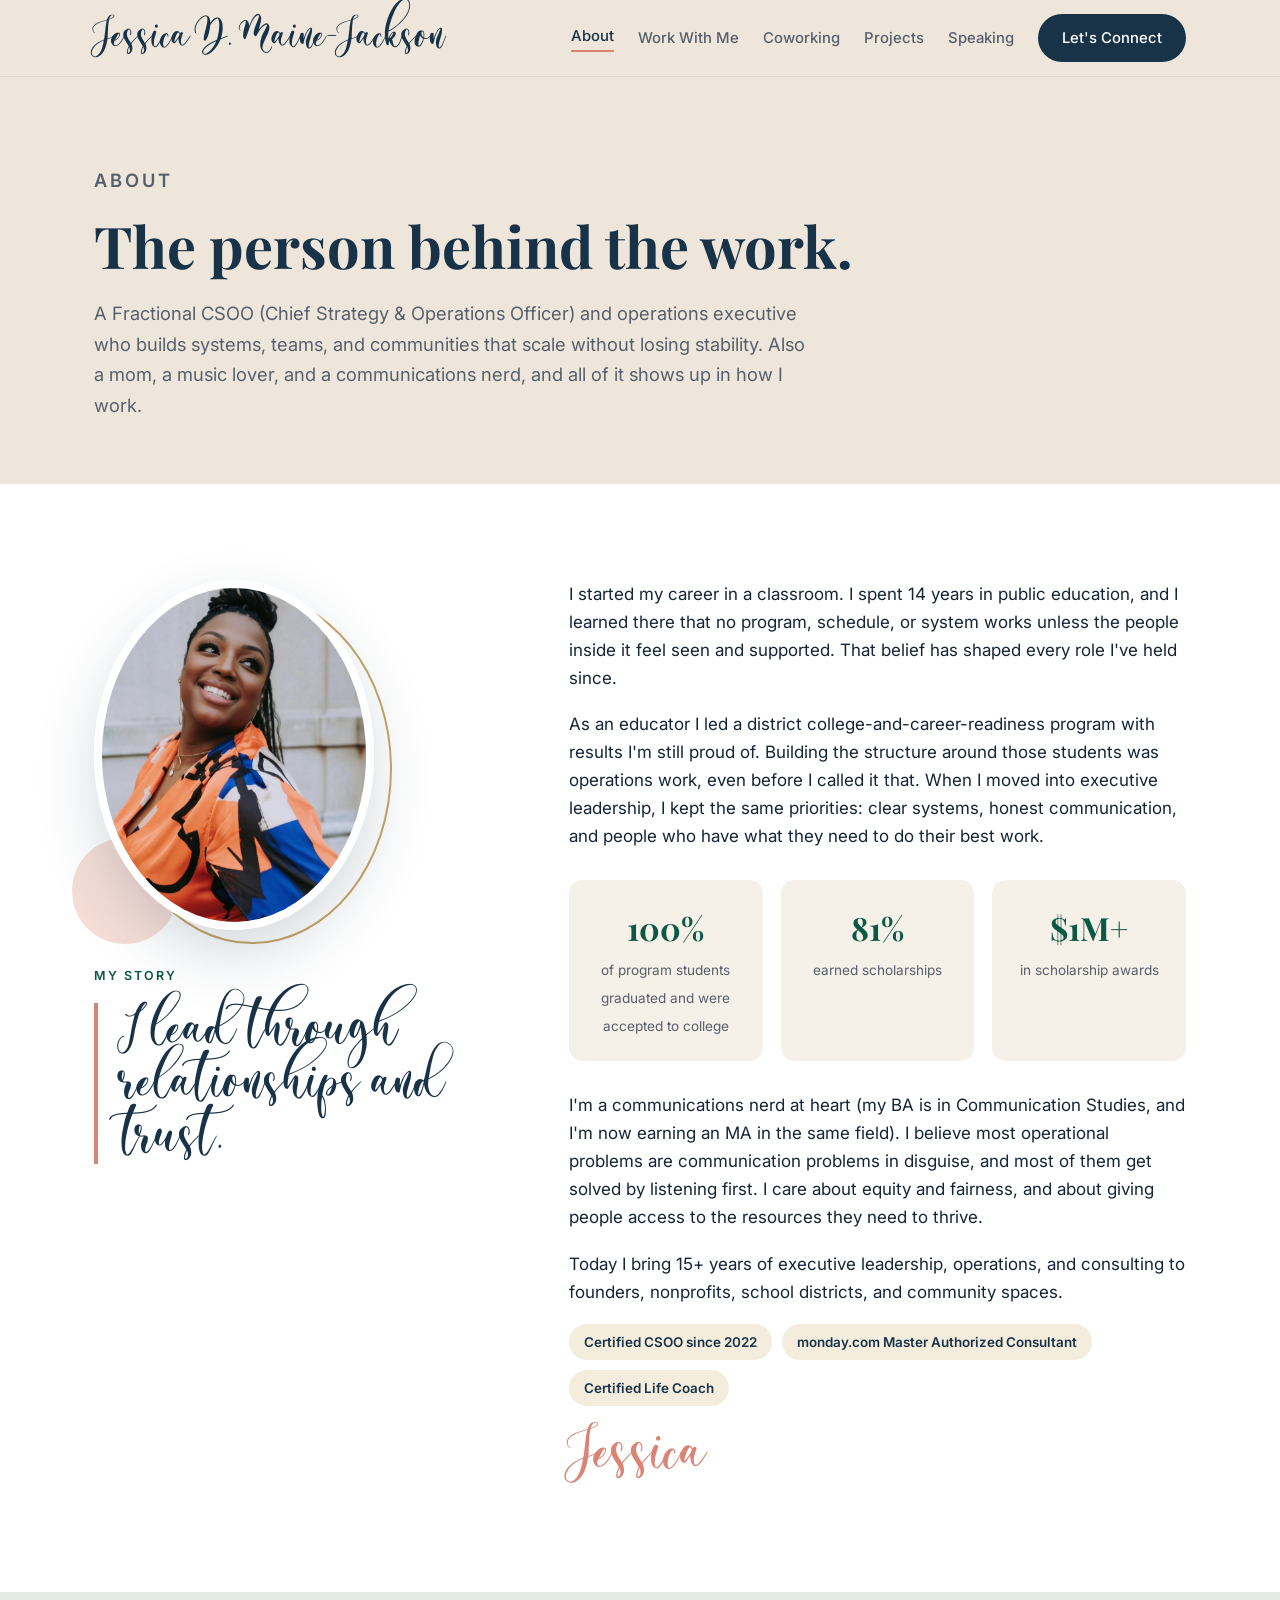
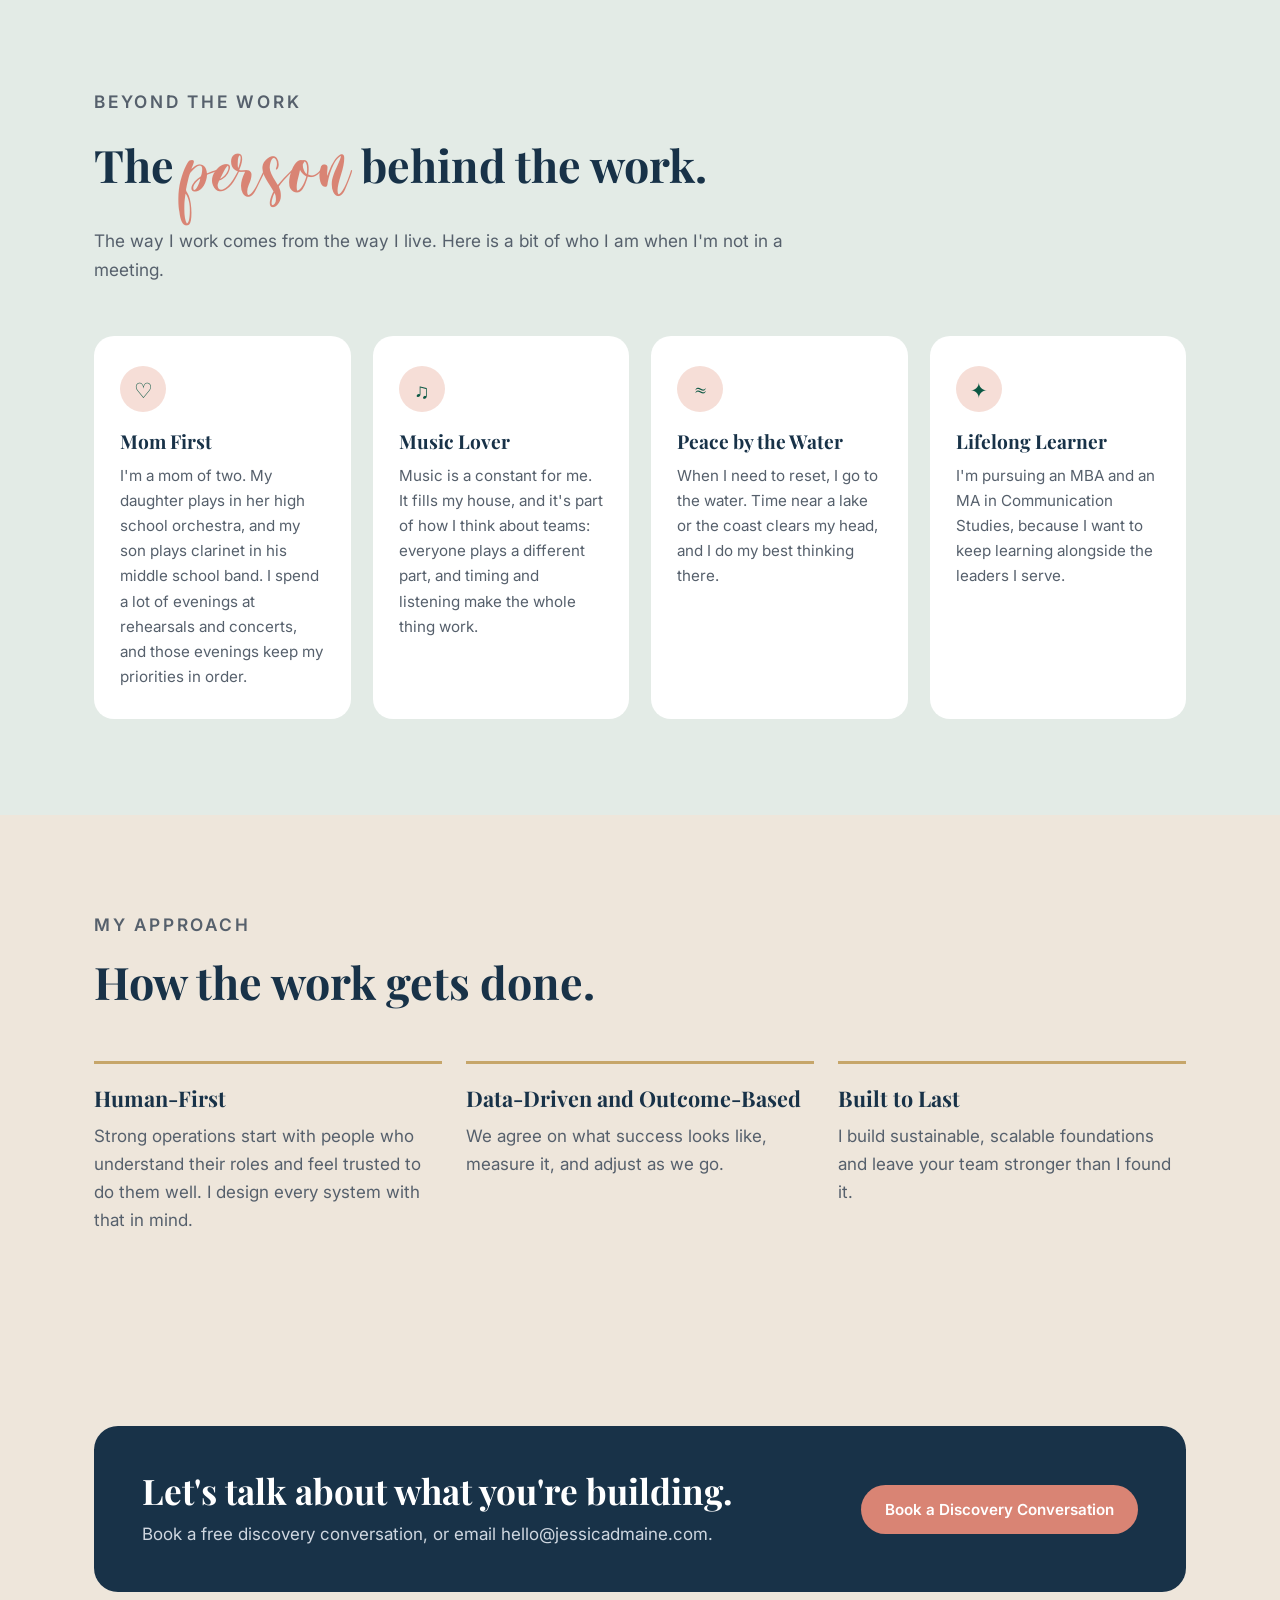
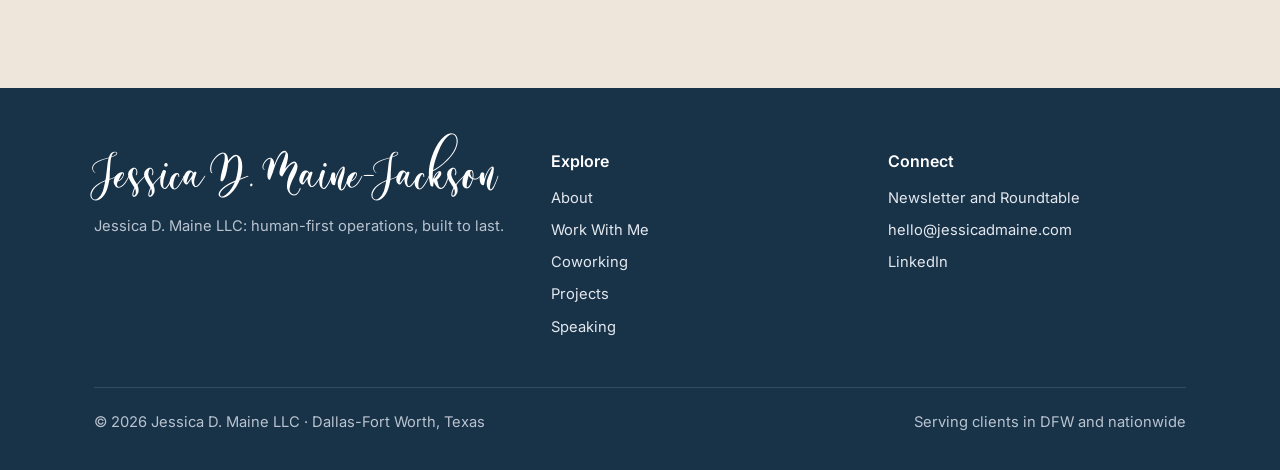
==== about.html @ db0cbd59 "Add headshot in oval frame on Home and About" ====
<!DOCTYPE html>
<html lang="en">
<head>
<meta charset="UTF-8">
<meta name="viewport" content="width=device-width, initial-scale=1.0">
<title>About Jessica D. Maine-Jackson | Educator Turned Operator</title>
<meta name="description" content="Jessica D. Maine-Jackson's story: educator turned operations executive, communications nerd, mom, and human-first leader.">
<link rel="preconnect" href="https://fonts.googleapis.com">
<link rel="preconnect" href="https://fonts.gstatic.com" crossorigin>
<link href="https://fonts.googleapis.com/css2?family=Playfair+Display:ital,wght@0,400;0,600;0,700;1,400&family=Inter:wght@400;500;600&display=swap" rel="stylesheet">
<link rel="stylesheet" href="styles.css">
</head>
<body>

<header>
  <div class="wrap">
    <nav>
      <a href="index.html" class="logo">Jessica D. Maine-Jackson</a>
      <button class="menu-toggle" aria-label="Open menu" onclick="document.querySelector('.links').classList.toggle('open')">&#9776;</button>
      <div class="links">
        <a href="about.html" class="active">About</a>
        <a href="work-with-me.html">Work With Me</a>
        <a href="coworking.html">Coworking</a>
        <a href="projects.html">Projects</a>
        <a href="speaking.html">Speaking</a>
        <a href="connect.html" class="btn">Let's Connect</a>
      </div>
    </nav>
  </div>
</header>

<main>

  <section class="page-hero">
    <div class="wrap">
      <p class="eyebrow">About</p>
      <h1>The person behind the work.</h1>
      <p>A Fractional CSOO (Chief Strategy &amp; Operations Officer) and operations executive who builds systems, teams, and communities that scale without losing stability. Also a mom, a music lover, and a communications nerd, and all of it shows up in how I work.</p>
    </div>
  </section>

  <section class="white">
    <div class="wrap about-grid">
      <div>
        <div class="portrait small"><img src="images/jessica-headshot.jpg" alt="Jessica D. Maine-Jackson" width="800" height="1000" loading="lazy"></div>
        <p class="eyebrow">My Story</p>
        <p class="quote">I lead through relationships and trust.</p>
      </div>
      <div class="prose">
        <p>I started my career in a classroom. I spent 14 years in public education, and I learned there that no program, schedule, or system works unless the people inside it feel seen and supported. That belief has shaped every role I've held since.</p>
        <p>As an educator I led a district college-and-career-readiness program with results I'm still proud of. Building the structure around those students was operations work, even before I called it that. When I moved into executive leadership, I kept the same priorities: clear systems, honest communication, and people who have what they need to do their best work.</p>
        <div class="stats">
          <div class="stat"><strong>100%</strong><small>of program students graduated and were accepted to college</small></div>
          <div class="stat"><strong>81%</strong><small>earned scholarships</small></div>
          <div class="stat"><strong>$1M+</strong><small>in scholarship awards</small></div>
        </div>
        <p>I'm a communications nerd at heart (my BA is in Communication Studies, and I'm now earning an MA in the same field). I believe most operational problems are communication problems in disguise, and most of them get solved by listening first. I care about equity and fairness, and about giving people access to the resources they need to thrive.</p>
        <p>Today I bring 15+ years of executive leadership, operations, and consulting to founders, nonprofits, school districts, and community spaces.</p>
        <div class="creds">
          <span>Certified CSOO since 2022</span>
          <span>monday.com Master Authorized Consultant</span>
          <span>Certified Life Coach</span>
        </div>
        <p class="signature">Jessica</p>
      </div>
    </div>
  </section>

  <section class="sage">
    <div class="wrap">
      <div class="section-head">
        <p class="eyebrow">Beyond the Work</p>
        <h2>The <span class="script" style="font-size:1.5em">person</span> behind the work.</h2>
        <p>The way I work comes from the way I live. Here is a bit of who I am when I'm not in a meeting.</p>
      </div>
      <div class="grid-4">
        <div class="human-card"><div class="icon">&#9825;</div><h3>Mom First</h3><p>I'm a mom of two. My daughter plays in her high school orchestra, and my son plays clarinet in his middle school band. I spend a lot of evenings at rehearsals and concerts, and those evenings keep my priorities in order.</p></div>
        <div class="human-card"><div class="icon">&#9835;</div><h3>Music Lover</h3><p>Music is a constant for me. It fills my house, and it's part of how I think about teams: everyone plays a different part, and timing and listening make the whole thing work.</p></div>
        <div class="human-card"><div class="icon">&#8776;</div><h3>Peace by the Water</h3><p>When I need to reset, I go to the water. Time near a lake or the coast clears my head, and I do my best thinking there.</p></div>
        <div class="human-card"><div class="icon">&#10022;</div><h3>Lifelong Learner</h3><p>I'm pursuing an MBA and an MA in Communication Studies, because I want to keep learning alongside the leaders I serve.</p></div>
      </div>
    </div>
  </section>

  <section>
    <div class="wrap">
      <div class="section-head">
        <p class="eyebrow">My Approach</p>
        <h2>How the work gets done.</h2>
      </div>
      <div class="grid-3 approach">
        <div class="step"><h3>Human-First</h3><p>Strong operations start with people who understand their roles and feel trusted to do them well. I design every system with that in mind.</p></div>
        <div class="step"><h3>Data-Driven and Outcome-Based</h3><p>We agree on what success looks like, measure it, and adjust as we go.</p></div>
        <div class="step"><h3>Built to Last</h3><p>I build sustainable, scalable foundations and leave your team stronger than I found it.</p></div>
      </div>
    </div>
  </section>

  <section>
    <div class="wrap">
      <div class="cta-band">
        <div>
          <h2>Let's talk about what you're building.</h2>
          <p>Book a free discovery conversation, or email hello@jessicadmaine.com.</p>
        </div>
        <a href="connect.html#contact" class="btn coral">Book a Discovery Conversation</a>
      </div>
    </div>
  </section>
</main>

<footer>
  <div class="wrap">
    <div class="foot-grid">
      <div>
        <a href="index.html" class="logo">Jessica D. Maine-Jackson</a>
        <p style="margin-top:12px">Jessica D. Maine LLC: human-first operations, built to last.</p>
      </div>
      <div>
        <h4>Explore</h4>
        <ul><li><a href="about.html">About</a></li><li><a href="work-with-me.html">Work With Me</a></li><li><a href="coworking.html">Coworking</a></li><li><a href="projects.html">Projects</a></li><li><a href="speaking.html">Speaking</a></li></ul>
      </div>
      <div>
        <h4>Connect</h4>
        <ul><li><a href="connect.html">Newsletter and Roundtable</a></li><li><a href="mailto:hello@jessicadmaine.com">hello@jessicadmaine.com</a></li><li><a href="https://www.linkedin.com/in/jessicadmaine" target="_blank" rel="noopener">LinkedIn</a></li></ul>
      </div>
    </div>
    <div class="foot-bottom"><span>&copy; 2026 Jessica D. Maine LLC &middot; Dallas-Fort Worth, Texas</span><span>Serving clients in DFW and nationwide</span></div>
  </div>
</footer>

</body>
</html>
---- styles.css ----
/* Jessica D. Maine brand styles
   Palette: Soft Linen, Navy, Muted Coral, Forest Green, Classic Gold, Emerald #0B5844
   Fonts: Almond Whisp (script accents), Playfair Display (headings), Inter (body) */
@font-face{font-family:'Almond Whisp';src:url('fonts/AlmondWhisp.woff2') format('woff2'),url('fonts/AlmondWhisp.woff') format('woff');font-weight:400;font-style:normal;font-display:swap}
:root{
  --linen:#EEE6DB; --navy:#183248; --coral:#D98474; --forest:#28473C; --gold:#C6A66A; --emerald:#0B5844;
  --ink:#132536; --gold-soft:#F4ECDD; --coral-soft:#F6DED7; --cream:#F5F0E8; --stone:#E2D8C9;
  --muted:#56606c; --white:#fff; --sage:#E3EBE6;
}
*{box-sizing:border-box;margin:0;padding:0}
html{scroll-behavior:smooth}
body{font-family:Inter,system-ui,sans-serif;color:var(--ink);background:var(--linen);line-height:1.65;font-size:17px}
h1,h2,h3,h4{font-family:'Playfair Display',Georgia,serif;color:var(--navy);line-height:1.2}
a{color:inherit}
img{max-width:100%;display:block}
.wrap{max-width:1140px;margin:0 auto;padding:0 24px}
.script{font-family:'Almond Whisp',cursive;font-weight:400;color:var(--coral)}
.signature{font-family:'Almond Whisp',cursive;font-size:3rem;color:var(--coral);line-height:1;margin-top:24px}
.eyebrow{text-transform:uppercase;letter-spacing:.16em;font-size:.78rem;font-weight:600;color:var(--emerald);margin-bottom:16px}
.dark .eyebrow{color:var(--gold)}

/* Header */
header{position:sticky;top:0;z-index:30;background:rgba(238,230,219,.95);backdrop-filter:blur(6px);border-bottom:1px solid var(--stone)}
nav{display:flex;align-items:center;justify-content:space-between;height:76px}
.logo{font-family:'Almond Whisp',cursive;font-size:2.1rem;color:var(--navy);text-decoration:none;line-height:1.3;white-space:nowrap}
.logo span{color:var(--coral)}
.links{display:flex;gap:24px;align-items:center}
.links a{text-decoration:none;font-size:.93rem;font-weight:500;color:var(--muted)}
.links a:hover,.links a.active{color:var(--navy)}
.links a.active{border-bottom:2px solid var(--coral);padding-bottom:2px}
.menu-toggle{display:none;background:none;border:none;font-size:1.6rem;color:var(--navy);cursor:pointer}

/* Buttons */
.btn{display:inline-block;background:var(--navy);color:var(--white)!important;padding:12px 24px;border-radius:999px;text-decoration:none;font-weight:600;font-size:.95rem;border:none;cursor:pointer;transition:background .2s;font-family:Inter,sans-serif}
.btn:hover{background:var(--coral)}
.btn.ghost{background:transparent;color:var(--navy)!important;border:1.5px solid var(--navy)}
.btn.ghost:hover{background:var(--navy);color:var(--white)!important}
.btn.gold{background:var(--gold);color:var(--navy)!important}
.btn.gold:hover{background:var(--white)}
.btn.coral{background:var(--coral)}
.btn.coral:hover{background:var(--navy)}
.actions{display:flex;gap:14px;flex-wrap:wrap}

/* Sections */
section{padding:96px 0}
.section-head{max-width:760px;margin-bottom:52px}
.section-head.center{margin-left:auto;margin-right:auto;text-align:center}
.section-head h2{font-size:clamp(2rem,4vw,2.8rem);margin-bottom:14px}
.section-head p{color:var(--muted);font-size:1.08rem}
.white{background:var(--white)}
.cream{background:var(--cream)}
.sage{background:var(--sage)}
.coral-bg{background:var(--coral-soft)}
.dark{background:var(--forest);color:#eef2ef}
.dark.navy{background:var(--navy)}
.dark h2,.dark h3{color:var(--white)}
.dark p{color:#d4ded8}

/* Hero */
.hero{padding:100px 0 92px;position:relative;overflow:hidden}
.hero:after{content:"";position:absolute;right:-160px;top:-120px;width:540px;height:540px;border-radius:50%;background:var(--coral-soft);z-index:-1}
.hero-grid{display:grid;grid-template-columns:1.45fr 1fr;gap:56px;align-items:center}
.hero h1{font-size:clamp(2.6rem,6vw,4.4rem);margin-bottom:24px}
.hero p.lead{font-size:1.18rem;color:var(--muted);max-width:640px;margin-bottom:34px}
.page-hero{padding:88px 0 64px}
.page-hero h1{font-size:clamp(2.4rem,5vw,3.6rem);margin-bottom:18px;max-width:820px}
.page-hero p{font-size:1.15rem;color:var(--muted);max-width:720px}
.portrait{position:relative;aspect-ratio:4/5;width:100%;max-width:440px;margin:0 auto}
.portrait:before{content:"";position:absolute;inset:0;border-radius:50%;border:2px solid var(--gold);transform:translate(18px,14px);z-index:0}
.portrait:after{content:"";position:absolute;width:38%;aspect-ratio:1;border-radius:50%;background:var(--coral-soft);left:-8%;bottom:-4%;z-index:0}
.portrait img{position:relative;z-index:1;width:100%;height:100%;object-fit:cover;object-position:50% 20%;border-radius:50%;border:8px solid var(--white);box-shadow:0 24px 60px rgba(24,50,72,.18)}
.portrait.small{max-width:280px;margin:0 0 36px}
.tags{display:flex;flex-wrap:wrap;gap:10px;margin-top:40px}
.tags span{background:var(--white);border:1px solid var(--stone);border-radius:999px;padding:7px 15px;font-size:.84rem;font-weight:500;color:var(--navy)}

/* Brand promise */
.promise{font-family:'Playfair Display',serif;font-size:clamp(1.5rem,3vw,2.1rem);line-height:1.45;color:var(--navy);max-width:900px;margin:0 auto;text-align:center}
.promise-sig{text-align:center}

/* Three paths */
.paths{display:grid;grid-template-columns:repeat(3,1fr);gap:24px}
.path{background:var(--white);border-radius:22px;padding:38px 32px;display:flex;flex-direction:column;border-top:5px solid var(--coral)}
.path:nth-child(2){border-top-color:var(--emerald)}
.path:nth-child(3){border-top-color:var(--gold)}
.path h3{font-size:1.5rem;margin-bottom:10px}
.path p{color:var(--muted);margin-bottom:24px;flex:1}

/* Cards */
.grid-2{display:grid;grid-template-columns:1fr 1fr;gap:24px}
.grid-3{display:grid;grid-template-columns:repeat(3,1fr);gap:24px}
.grid-4{display:grid;grid-template-columns:repeat(4,1fr);gap:22px}
.card{background:var(--white);border:1px solid var(--stone);border-radius:18px;padding:34px 30px;transition:transform .2s,box-shadow .2s}
.card:hover{transform:translateY(-4px);box-shadow:0 16px 40px rgba(24,50,72,.08)}
.card .num{font-family:'Playfair Display',serif;color:var(--coral);font-size:1.1rem;font-weight:600;margin-bottom:12px}
.card h3{font-size:1.3rem;margin-bottom:10px}
.card p{color:var(--muted);font-size:.98rem}
.dark .card-outline{border:1px solid rgba(255,255,255,.2);border-radius:18px;padding:30px}
.dark .card-outline .num{font-family:'Playfair Display',serif;color:var(--gold);font-weight:600;margin-bottom:10px}
.dark .card-outline h3{font-size:1.25rem;margin-bottom:10px}
.dark .card-outline p{font-size:.97rem}

/* Offers */
.offers{display:grid;grid-template-columns:repeat(2,1fr);gap:28px}
.offer{background:var(--white);border-radius:22px;padding:40px 36px;display:flex;flex-direction:column;border:1px solid var(--stone);position:relative}
.offer.featured{border:2px solid var(--coral)}
.offer .badge{position:absolute;top:-13px;left:32px;background:var(--coral);color:var(--white);font-size:.75rem;font-weight:600;letter-spacing:.08em;text-transform:uppercase;padding:5px 12px;border-radius:999px}
.offer h3{font-size:1.55rem;margin-bottom:6px}
.offer .for{font-style:italic;color:var(--emerald);font-size:.95rem;margin-bottom:16px}
.offer p{color:var(--muted);margin-bottom:18px}
.offer ul{list-style:none;margin-bottom:26px;flex:1}
.offer li{padding:7px 0 7px 26px;position:relative;font-size:.95rem;border-bottom:1px solid var(--cream)}
.offer li:before{content:"";position:absolute;left:0;top:15px;width:10px;height:10px;border-radius:50%;background:var(--gold)}
.offer .price{display:flex;justify-content:space-between;align-items:center;gap:16px;flex-wrap:wrap;padding-top:20px;border-top:1px solid var(--stone)}
.offer .price strong{font-family:'Playfair Display',serif;font-size:1.25rem;color:var(--navy)}
.offer .price small{display:block;font-size:.78rem;color:var(--muted);font-weight:500;text-transform:uppercase;letter-spacing:.08em}

/* FAQ */
.faq{max-width:820px;margin:0 auto}
.faq details{background:var(--white);border-radius:14px;padding:20px 26px;margin-bottom:14px;border:1px solid var(--stone)}
.faq summary{font-family:'Playfair Display',serif;font-size:1.15rem;color:var(--navy);cursor:pointer;font-weight:600}
.faq details p{margin-top:12px;color:var(--muted)}

/* About */
.about-grid{display:grid;grid-template-columns:1fr 1.5fr;gap:64px;align-items:start}
.quote{font-family:'Almond Whisp',cursive;font-size:2.8rem;line-height:1.2;color:var(--navy);border-left:4px solid var(--coral);padding-left:24px;position:sticky;top:120px}
.prose p{margin-bottom:18px}
.stats{display:grid;grid-template-columns:repeat(3,1fr);gap:18px;margin:30px 0}
.stat{background:var(--cream);border-radius:14px;padding:22px;text-align:center}
.stat strong{display:block;font-family:'Playfair Display',serif;font-size:2rem;color:var(--emerald)}
.stat small{color:var(--muted);font-size:.85rem}
.creds{display:flex;flex-wrap:wrap;gap:10px}
.creds span{background:var(--gold-soft);border-radius:999px;padding:7px 15px;font-size:.84rem;font-weight:600;color:var(--navy)}
.human-card{background:var(--white);border-radius:20px;padding:30px 26px}
.human-card .icon{width:46px;height:46px;border-radius:50%;background:var(--coral-soft);display:flex;align-items:center;justify-content:center;font-family:'Playfair Display',serif;font-size:1.3rem;color:var(--emerald);margin-bottom:18px}
.human-card h3{font-size:1.2rem;margin-bottom:10px}
.human-card p{color:var(--muted);font-size:.95rem}
.approach div.step{border-top:3px solid var(--gold);padding-top:22px}
.approach h3{font-size:1.35rem;margin-bottom:10px}
.approach p{color:var(--muted)}

/* Projects */
.project{display:grid;grid-template-columns:1fr 1.4fr;gap:48px;align-items:center;background:var(--white);border-radius:24px;padding:48px;margin-bottom:28px}
.project .visual{aspect-ratio:4/3;border-radius:18px;display:flex;align-items:center;justify-content:center;text-align:center;padding:24px}
.project .visual span{font-family:'Almond Whisp',cursive;font-size:3rem;line-height:1.1}
.project .status{display:inline-block;font-size:.75rem;font-weight:600;letter-spacing:.1em;text-transform:uppercase;padding:5px 12px;border-radius:999px;margin-bottom:14px}
.status.live{background:var(--sage);color:var(--emerald)}
.status.progress{background:var(--gold-soft);color:#8a6a2c}
.status.ongoing{background:var(--coral-soft);color:#a24f3f}
.project h3{font-size:1.8rem;margin-bottom:12px}
.project p{color:var(--muted);margin-bottom:22px}

/* Connect blocks */
.connect-block{background:var(--white);border-radius:22px;padding:38px 34px;display:flex;flex-direction:column}
.connect-block h3{font-size:1.5rem;margin-bottom:10px}
.connect-block p{color:var(--muted);margin-bottom:20px}
.connect-block form{margin-top:auto;padding:0;box-shadow:none;background:none}
.inline-form{display:flex;gap:10px;flex-wrap:wrap}
.inline-form input{flex:1;min-width:180px;margin-bottom:0}
.topics{display:grid;grid-template-columns:1fr 1fr;gap:20px}
.topic{background:var(--white);border-radius:18px;padding:28px;border-left:4px solid var(--coral)}
.topic h3{font-size:1.2rem;margin-bottom:8px}
.topic p{color:var(--muted);font-size:.96rem}

/* Forms */
form.panel{background:var(--white);border-radius:20px;padding:34px;box-shadow:0 18px 50px rgba(24,50,72,.08)}
label{display:block;font-size:.85rem;font-weight:600;color:var(--navy);margin-bottom:6px}
input,select,textarea{width:100%;font:inherit;font-size:.97rem;padding:12px 14px;border:1px solid var(--stone);border-radius:10px;margin-bottom:18px;background:var(--cream)}
input:focus,select:focus,textarea:focus{outline:2px solid var(--coral);border-color:transparent}
textarea{min-height:120px;resize:vertical}
.hidden{display:none}
.contact-grid{display:grid;grid-template-columns:1fr 1fr;gap:56px}

/* CTA band */
.cta-band{display:flex;justify-content:space-between;align-items:center;gap:24px;flex-wrap:wrap;background:var(--navy);border-radius:24px;padding:44px 48px}
.cta-band h2{color:var(--white);font-size:clamp(1.6rem,3vw,2.2rem);max-width:640px}
.cta-band p{color:#cfd7e0;margin-top:8px}

/* Newsletter strip */
.news-strip{display:grid;grid-template-columns:1.2fr 1fr;gap:40px;align-items:center}

/* Footer */
footer{background:var(--navy);color:#b9c3cf;padding:64px 0 36px;font-size:.92rem}
.foot-grid{display:grid;grid-template-columns:1.4fr 1fr 1fr;gap:40px;margin-bottom:40px}
footer .logo{color:var(--white);font-size:2.4rem}
footer h4{color:var(--white);font-size:1rem;margin-bottom:14px;font-family:Inter,sans-serif;font-weight:600}
footer ul{list-style:none}
footer li{margin-bottom:8px}
footer a{color:#e3e8ee;text-decoration:none}
footer a:hover{color:var(--gold)}
.foot-bottom{border-top:1px solid rgba(255,255,255,.12);padding-top:22px;display:flex;justify-content:space-between;flex-wrap:wrap;gap:12px}

@media (max-width:980px){
  .hero-grid,.about-grid,.contact-grid,.project,.news-strip{grid-template-columns:1fr;gap:36px}
  .portrait{max-width:340px}
  .quote{position:static}
  .grid-3,.grid-4,.paths{grid-template-columns:1fr 1fr}
  .offers,.topics{grid-template-columns:1fr}
  .foot-grid{grid-template-columns:1fr 1fr}
  .menu-toggle{display:block}
  .links{display:none;position:absolute;top:76px;left:0;right:0;background:var(--linen);flex-direction:column;padding:24px;border-bottom:1px solid var(--stone)}
  .links.open{display:flex}
  .project{padding:32px}
}
@media (max-width:640px){
  .grid-2,.grid-3,.grid-4,.paths,.stats,.foot-grid{grid-template-columns:1fr}
  section{padding:72px 0}
  .hero{padding:64px 0}
  .cta-band{padding:32px}
}
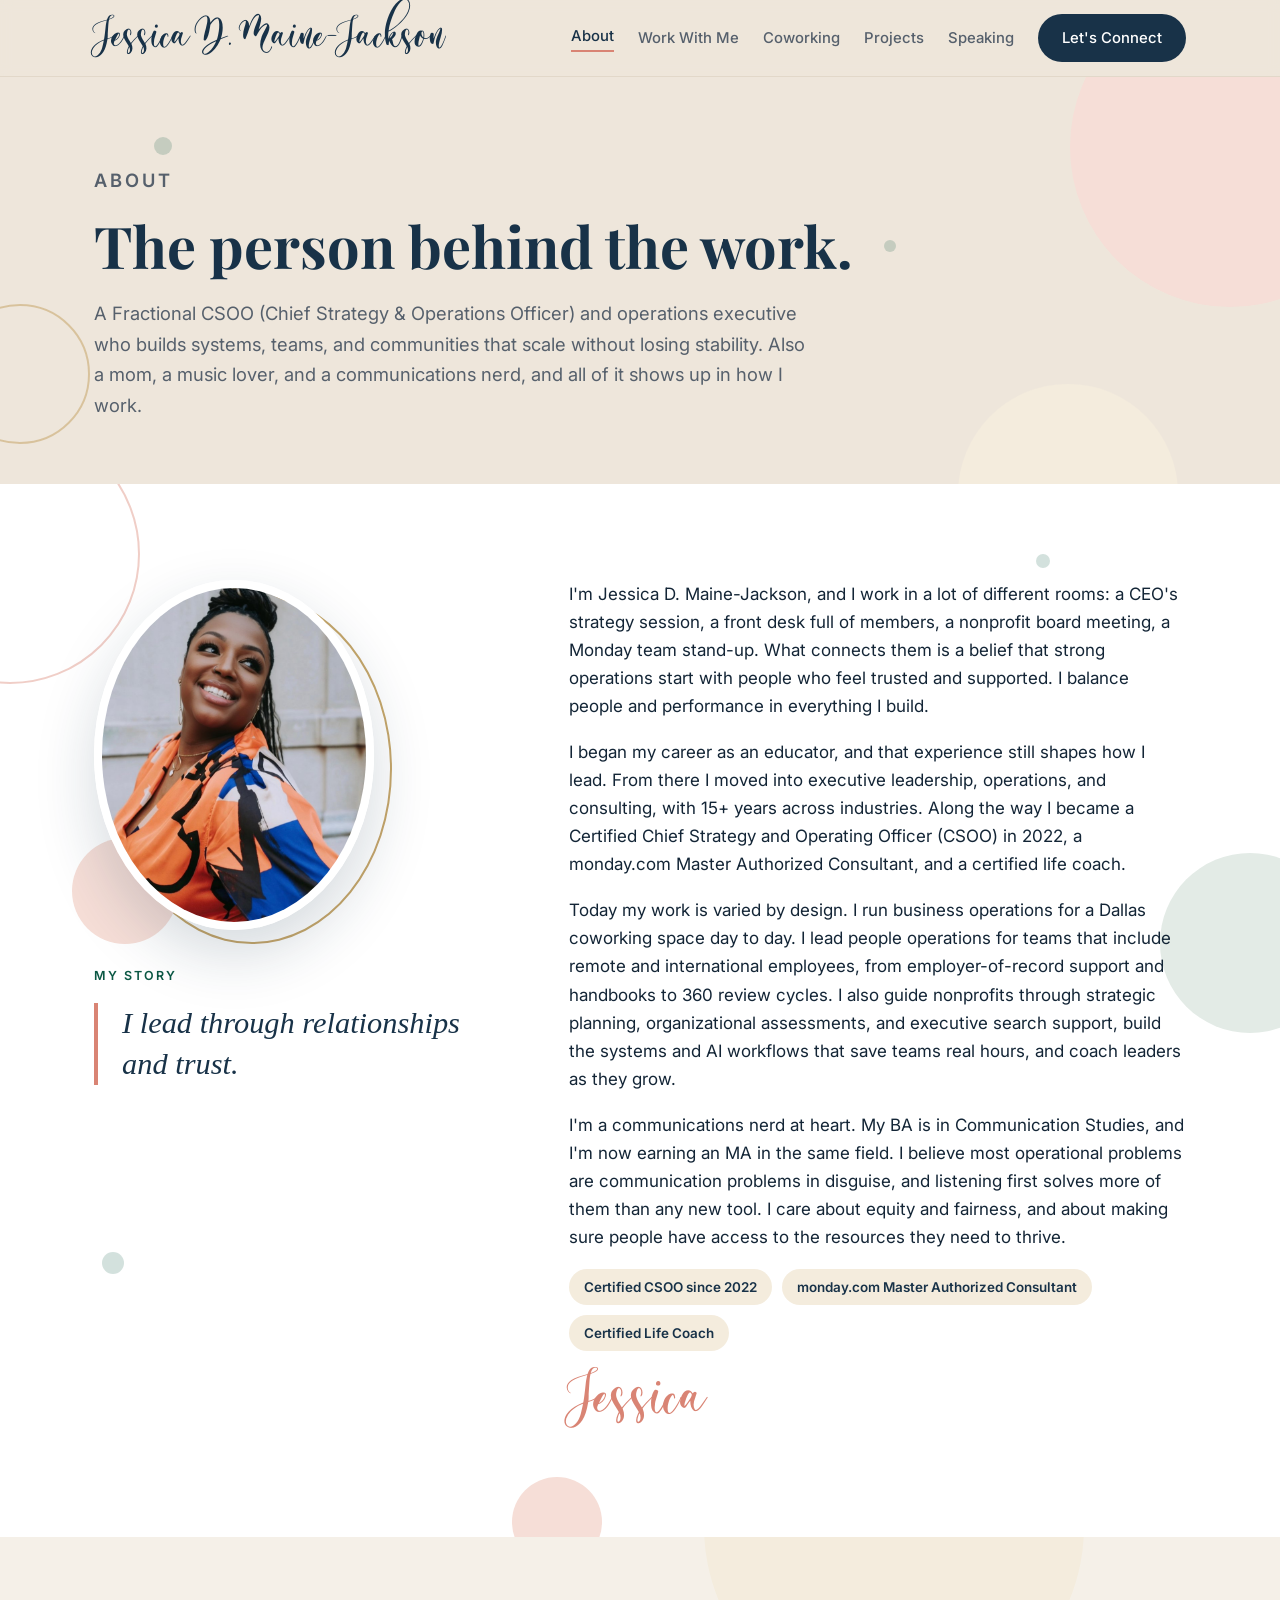
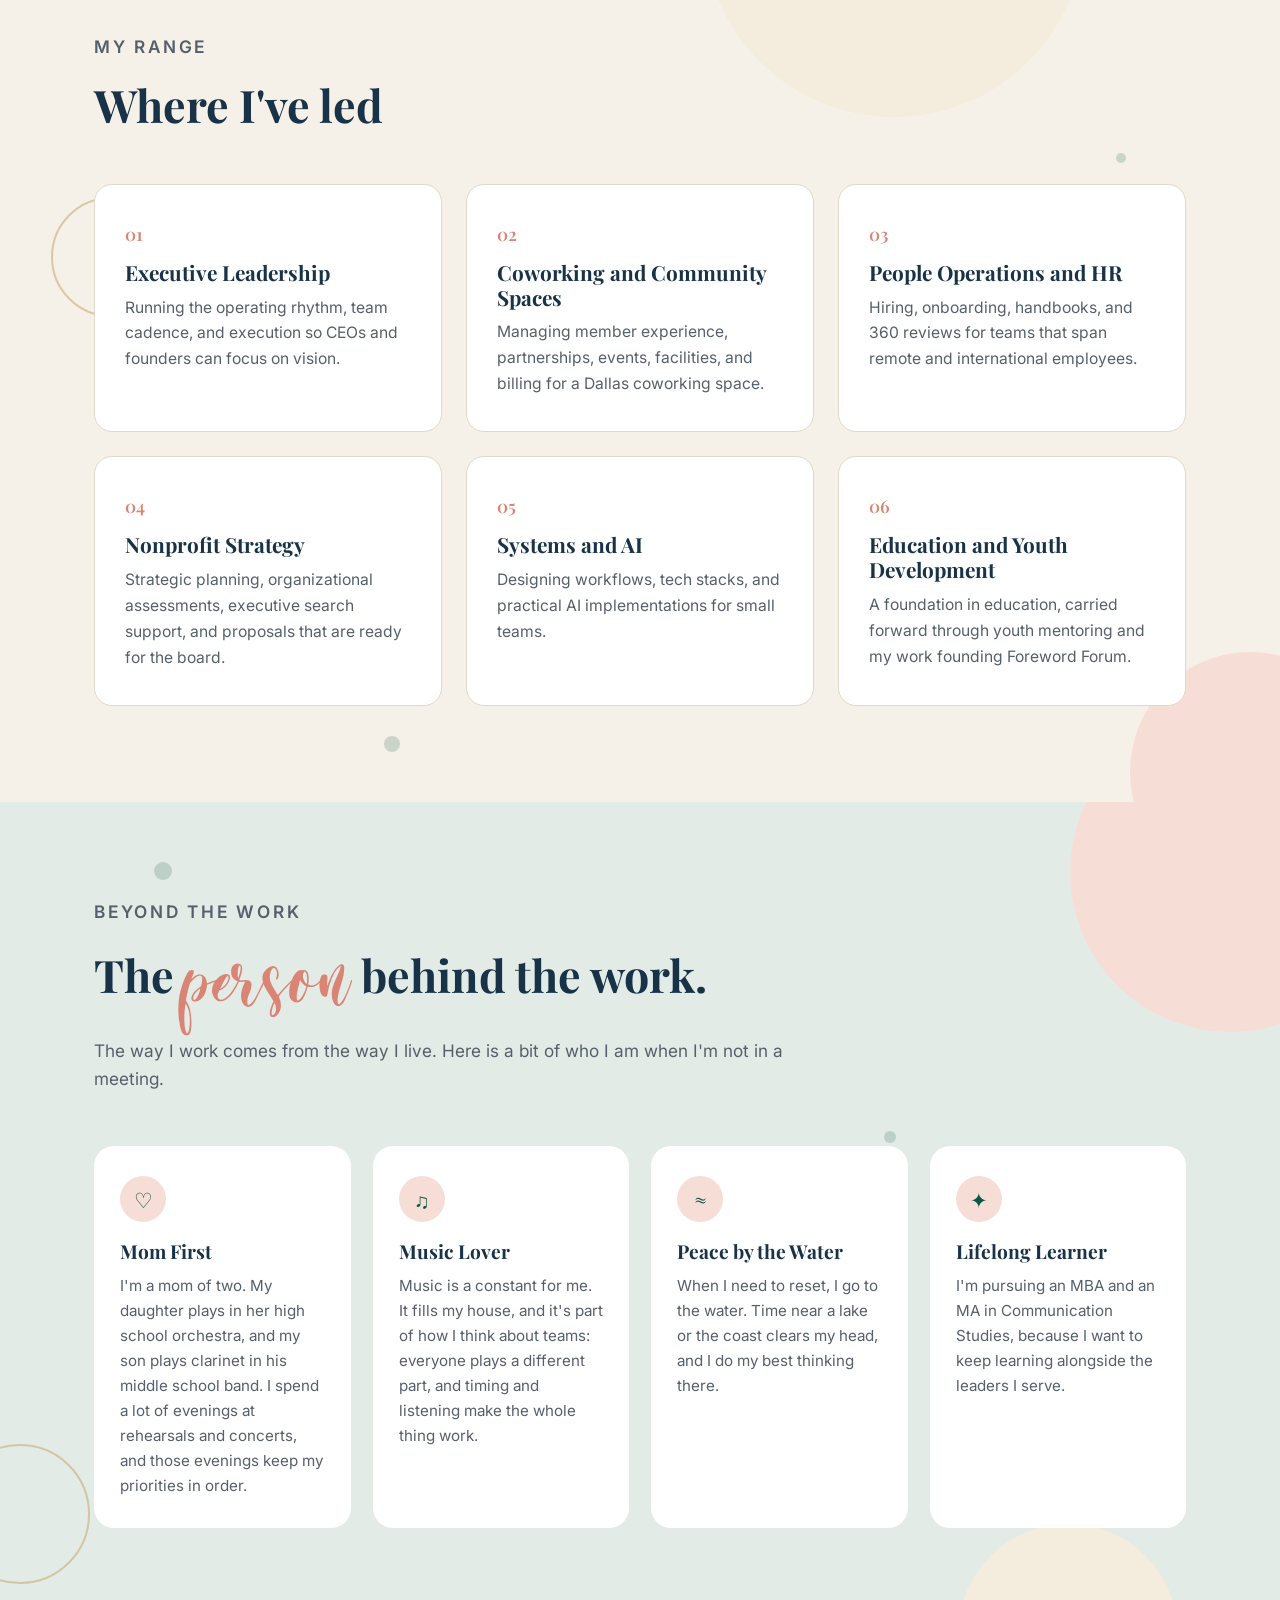
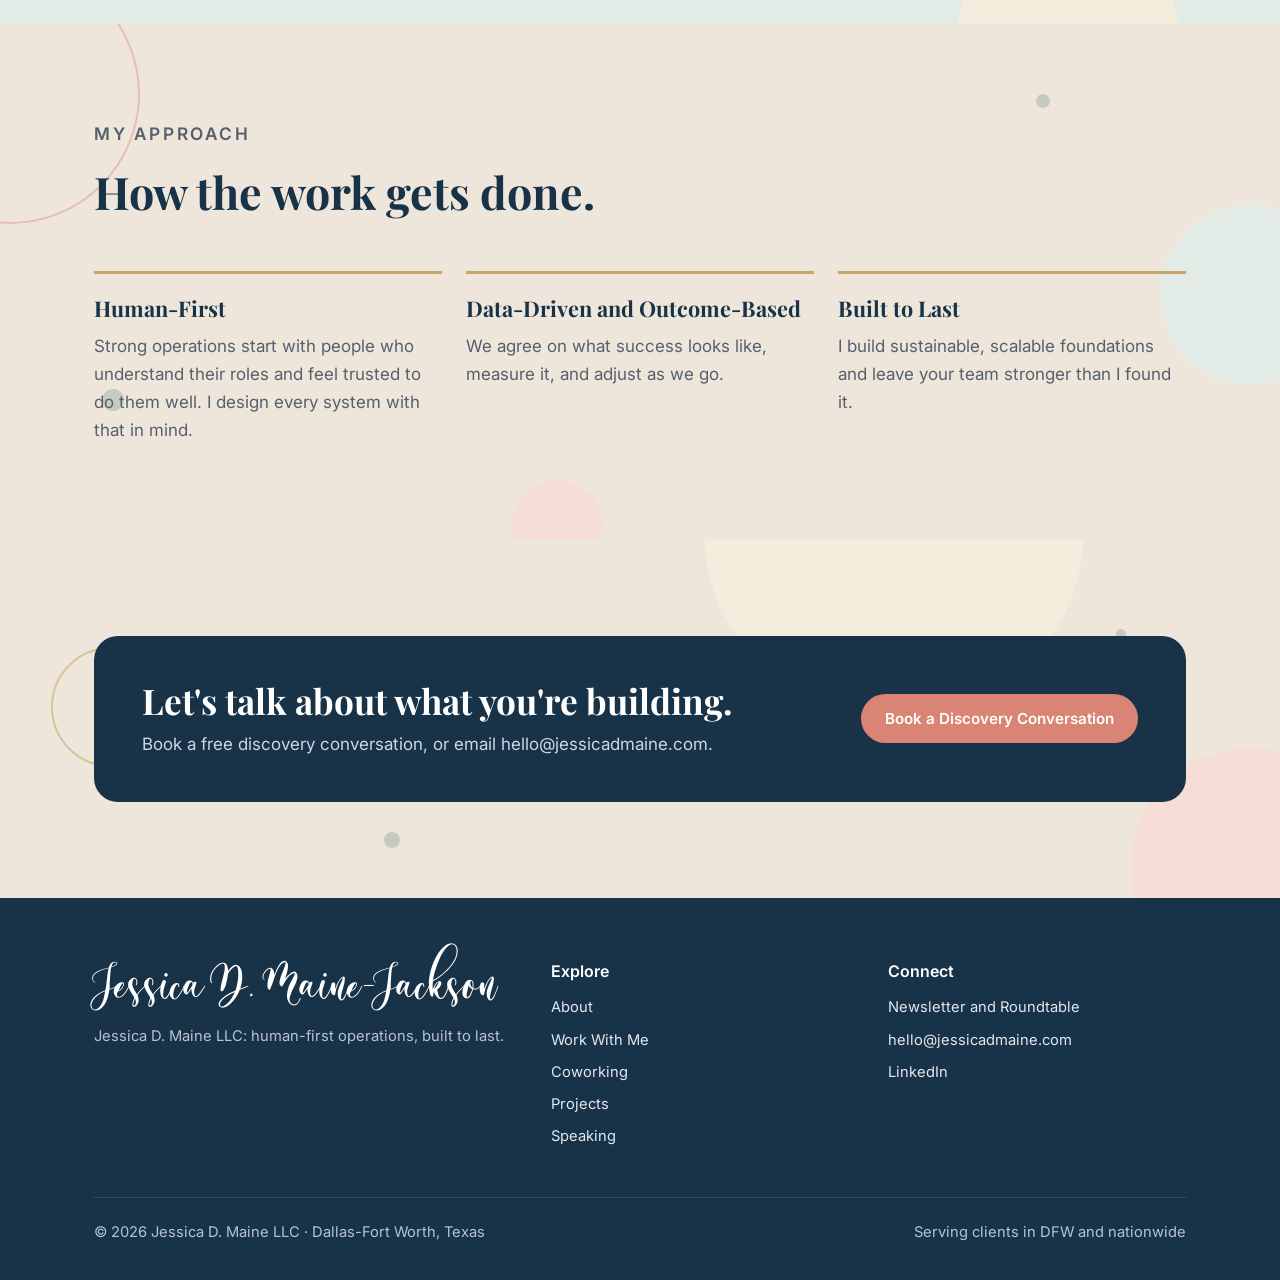
==== commit 32d5ea34: "Readable quote font, broader About story with range grid, decorative background bubbles sitewide" ====
--- a/about.html
+++ b/about.html
@@ -32,6 +32,7 @@
 <main>
 
   <section class="page-hero">
+    <div class="bubbles v1" aria-hidden="true"><i class="fill-coral"></i><i class="ring-gold"></i><i class="fill-gold"></i><i class="dot"></i><i class="dot"></i></div>
     <div class="wrap">
       <p class="eyebrow">About</p>
       <h1>The person behind the work.</h1>
@@ -40,6 +41,7 @@
   </section>
 
   <section class="white">
+    <div class="bubbles v2" aria-hidden="true"><i class="ring-coral"></i><i class="fill-sage"></i><i class="fill-coral"></i><i class="dot"></i><i class="dot"></i></div>
     <div class="wrap about-grid">
       <div>
         <div class="portrait small"><img src="images/jessica-headshot.jpg" alt="Jessica D. Maine-Jackson" width="800" height="1000" loading="lazy"></div>
@@ -47,15 +49,10 @@
         <p class="quote">I lead through relationships and trust.</p>
       </div>
       <div class="prose">
-        <p>I started my career in a classroom. I spent 14 years in public education, and I learned there that no program, schedule, or system works unless the people inside it feel seen and supported. That belief has shaped every role I've held since.</p>
-        <p>As an educator I led a district college-and-career-readiness program with results I'm still proud of. Building the structure around those students was operations work, even before I called it that. When I moved into executive leadership, I kept the same priorities: clear systems, honest communication, and people who have what they need to do their best work.</p>
-        <div class="stats">
-          <div class="stat"><strong>100%</strong><small>of program students graduated and were accepted to college</small></div>
-          <div class="stat"><strong>81%</strong><small>earned scholarships</small></div>
-          <div class="stat"><strong>$1M+</strong><small>in scholarship awards</small></div>
-        </div>
-        <p>I'm a communications nerd at heart (my BA is in Communication Studies, and I'm now earning an MA in the same field). I believe most operational problems are communication problems in disguise, and most of them get solved by listening first. I care about equity and fairness, and about giving people access to the resources they need to thrive.</p>
-        <p>Today I bring 15+ years of executive leadership, operations, and consulting to founders, nonprofits, school districts, and community spaces.</p>
+        <p>I'm Jessica D. Maine-Jackson, and I work in a lot of different rooms: a CEO's strategy session, a front desk full of members, a nonprofit board meeting, a Monday team stand-up. What connects them is a belief that strong operations start with people who feel trusted and supported. I balance people and performance in everything I build.</p>
+        <p>I began my career as an educator, and that experience still shapes how I lead. From there I moved into executive leadership, operations, and consulting, with 15+ years across industries. Along the way I became a Certified Chief Strategy and Operating Officer (CSOO) in 2022, a monday.com Master Authorized Consultant, and a certified life coach.</p>
+        <p>Today my work is varied by design. I run business operations for a Dallas coworking space day to day. I lead people operations for teams that include remote and international employees, from employer-of-record support and handbooks to 360 review cycles. I also guide nonprofits through strategic planning, organizational assessments, and executive search support, build the systems and AI workflows that save teams real hours, and coach leaders as they grow.</p>
+        <p>I'm a communications nerd at heart. My BA is in Communication Studies, and I'm now earning an MA in the same field. I believe most operational problems are communication problems in disguise, and listening first solves more of them than any new tool. I care about equity and fairness, and about making sure people have access to the resources they need to thrive.</p>
         <div class="creds">
           <span>Certified CSOO since 2022</span>
           <span>monday.com Master Authorized Consultant</span>
@@ -66,7 +63,26 @@
     </div>
   </section>
 
+  <section class="cream">
+    <div class="bubbles v3" aria-hidden="true"><i class="fill-gold"></i><i class="ring-gold"></i><i class="fill-coral"></i><i class="dot"></i><i class="dot"></i></div>
+    <div class="wrap">
+      <div class="section-head">
+        <p class="eyebrow">My Range</p>
+        <h2>Where I've led</h2>
+      </div>
+      <div class="grid-3">
+        <div class="card"><div class="num">01</div><h3>Executive Leadership</h3><p>Running the operating rhythm, team cadence, and execution so CEOs and founders can focus on vision.</p></div>
+        <div class="card"><div class="num">02</div><h3>Coworking and Community Spaces</h3><p>Managing member experience, partnerships, events, facilities, and billing for a Dallas coworking space.</p></div>
+        <div class="card"><div class="num">03</div><h3>People Operations and HR</h3><p>Hiring, onboarding, handbooks, and 360 reviews for teams that span remote and international employees.</p></div>
+        <div class="card"><div class="num">04</div><h3>Nonprofit Strategy</h3><p>Strategic planning, organizational assessments, executive search support, and proposals that are ready for the board.</p></div>
+        <div class="card"><div class="num">05</div><h3>Systems and AI</h3><p>Designing workflows, tech stacks, and practical AI implementations for small teams.</p></div>
+        <div class="card"><div class="num">06</div><h3>Education and Youth Development</h3><p>A foundation in education, carried forward through youth mentoring and my work founding Foreword Forum.</p></div>
+      </div>
+    </div>
+  </section>
+
   <section class="sage">
+    <div class="bubbles v1" aria-hidden="true"><i class="fill-coral"></i><i class="ring-gold"></i><i class="fill-gold"></i><i class="dot"></i><i class="dot"></i></div>
     <div class="wrap">
       <div class="section-head">
         <p class="eyebrow">Beyond the Work</p>
@@ -83,6 +99,7 @@
   </section>
 
   <section>
+    <div class="bubbles v2" aria-hidden="true"><i class="ring-coral"></i><i class="fill-sage"></i><i class="fill-coral"></i><i class="dot"></i><i class="dot"></i></div>
     <div class="wrap">
       <div class="section-head">
         <p class="eyebrow">My Approach</p>
@@ -97,6 +114,7 @@
   </section>
 
   <section>
+    <div class="bubbles v3" aria-hidden="true"><i class="fill-gold"></i><i class="ring-gold"></i><i class="fill-coral"></i><i class="dot"></i><i class="dot"></i></div>
     <div class="wrap">
       <div class="cta-band">
         <div>
--- a/styles.css
+++ b/styles.css
@@ -122,7 +122,7 @@
 
 /* About */
 .about-grid{display:grid;grid-template-columns:1fr 1.5fr;gap:64px;align-items:start}
-.quote{font-family:'Almond Whisp',cursive;font-size:2.8rem;line-height:1.2;color:var(--navy);border-left:4px solid var(--coral);padding-left:24px;position:sticky;top:120px}
+.quote{font-family:'Playfair Display',Georgia,serif;font-style:italic;font-size:1.9rem;line-height:1.35;color:var(--navy);border-left:4px solid var(--coral);padding-left:24px;position:sticky;top:120px}
 .prose p{margin-bottom:18px}
 .stats{display:grid;grid-template-columns:repeat(3,1fr);gap:18px;margin:30px 0}
 .stat{background:var(--cream);border-radius:14px;padding:22px;text-align:center}
@@ -207,3 +207,36 @@
   .hero{padding:64px 0}
   .cta-band{padding:32px}
 }
+
+/* Decorative background bubbles */
+section{position:relative;overflow:hidden}
+section>.wrap{position:relative;z-index:1}
+.bubbles{position:absolute;inset:0;pointer-events:none;z-index:0}
+.bubbles i{position:absolute;display:block;border-radius:50%}
+.bubbles i.fill-coral{background:var(--coral-soft)}
+.bubbles i.fill-gold{background:var(--gold-soft)}
+.bubbles i.fill-sage{background:var(--sage)}
+.bubbles i.ring-gold{border:2px solid var(--gold);opacity:.55}
+.bubbles i.ring-coral{border:2px solid var(--coral);opacity:.4}
+.bubbles i.dot{background:var(--emerald);opacity:.18}
+.white .bubbles i.fill-gold,.cream .bubbles i.fill-gold{background:var(--gold-soft)}
+.sage .bubbles i.fill-sage{background:#d3dfd7}
+.coral-bg .bubbles i.fill-coral{background:#f1cbc1}
+.dark .bubbles i.fill-coral,.dark .bubbles i.fill-gold,.dark .bubbles i.fill-sage{background:rgba(255,255,255,.06)}
+.dark .bubbles i.dot{background:var(--gold);opacity:.35}
+.bubbles.v1 i:nth-child(1){width:320px;height:320px;right:-110px;top:-90px}
+.bubbles.v1 i:nth-child(2){width:140px;height:140px;left:-50px;bottom:40px}
+.bubbles.v1 i:nth-child(3){width:220px;height:220px;right:8%;bottom:-120px}
+.bubbles.v1 i:nth-child(4){width:18px;height:18px;left:12%;top:60px}
+.bubbles.v1 i:nth-child(5){width:12px;height:12px;right:30%;top:40%}
+.bubbles.v2 i:nth-child(1){width:260px;height:260px;left:-120px;top:-60px}
+.bubbles.v2 i:nth-child(2){width:180px;height:180px;right:-60px;top:35%}
+.bubbles.v2 i:nth-child(3){width:90px;height:90px;left:40%;bottom:-30px}
+.bubbles.v2 i:nth-child(4){width:14px;height:14px;right:18%;top:70px}
+.bubbles.v2 i:nth-child(5){width:22px;height:22px;left:8%;bottom:25%}
+.bubbles.v3 i:nth-child(1){width:380px;height:380px;left:55%;top:-200px}
+.bubbles.v3 i:nth-child(2){width:120px;height:120px;left:4%;top:30%}
+.bubbles.v3 i:nth-child(3){width:240px;height:240px;right:-90px;bottom:-90px}
+.bubbles.v3 i:nth-child(4){width:16px;height:16px;left:30%;bottom:50px}
+.bubbles.v3 i:nth-child(5){width:10px;height:10px;right:12%;top:25%}
+@media (max-width:640px){.bubbles i:nth-child(1){transform:scale(.6)}.bubbles i:nth-child(3){transform:scale(.6)}}
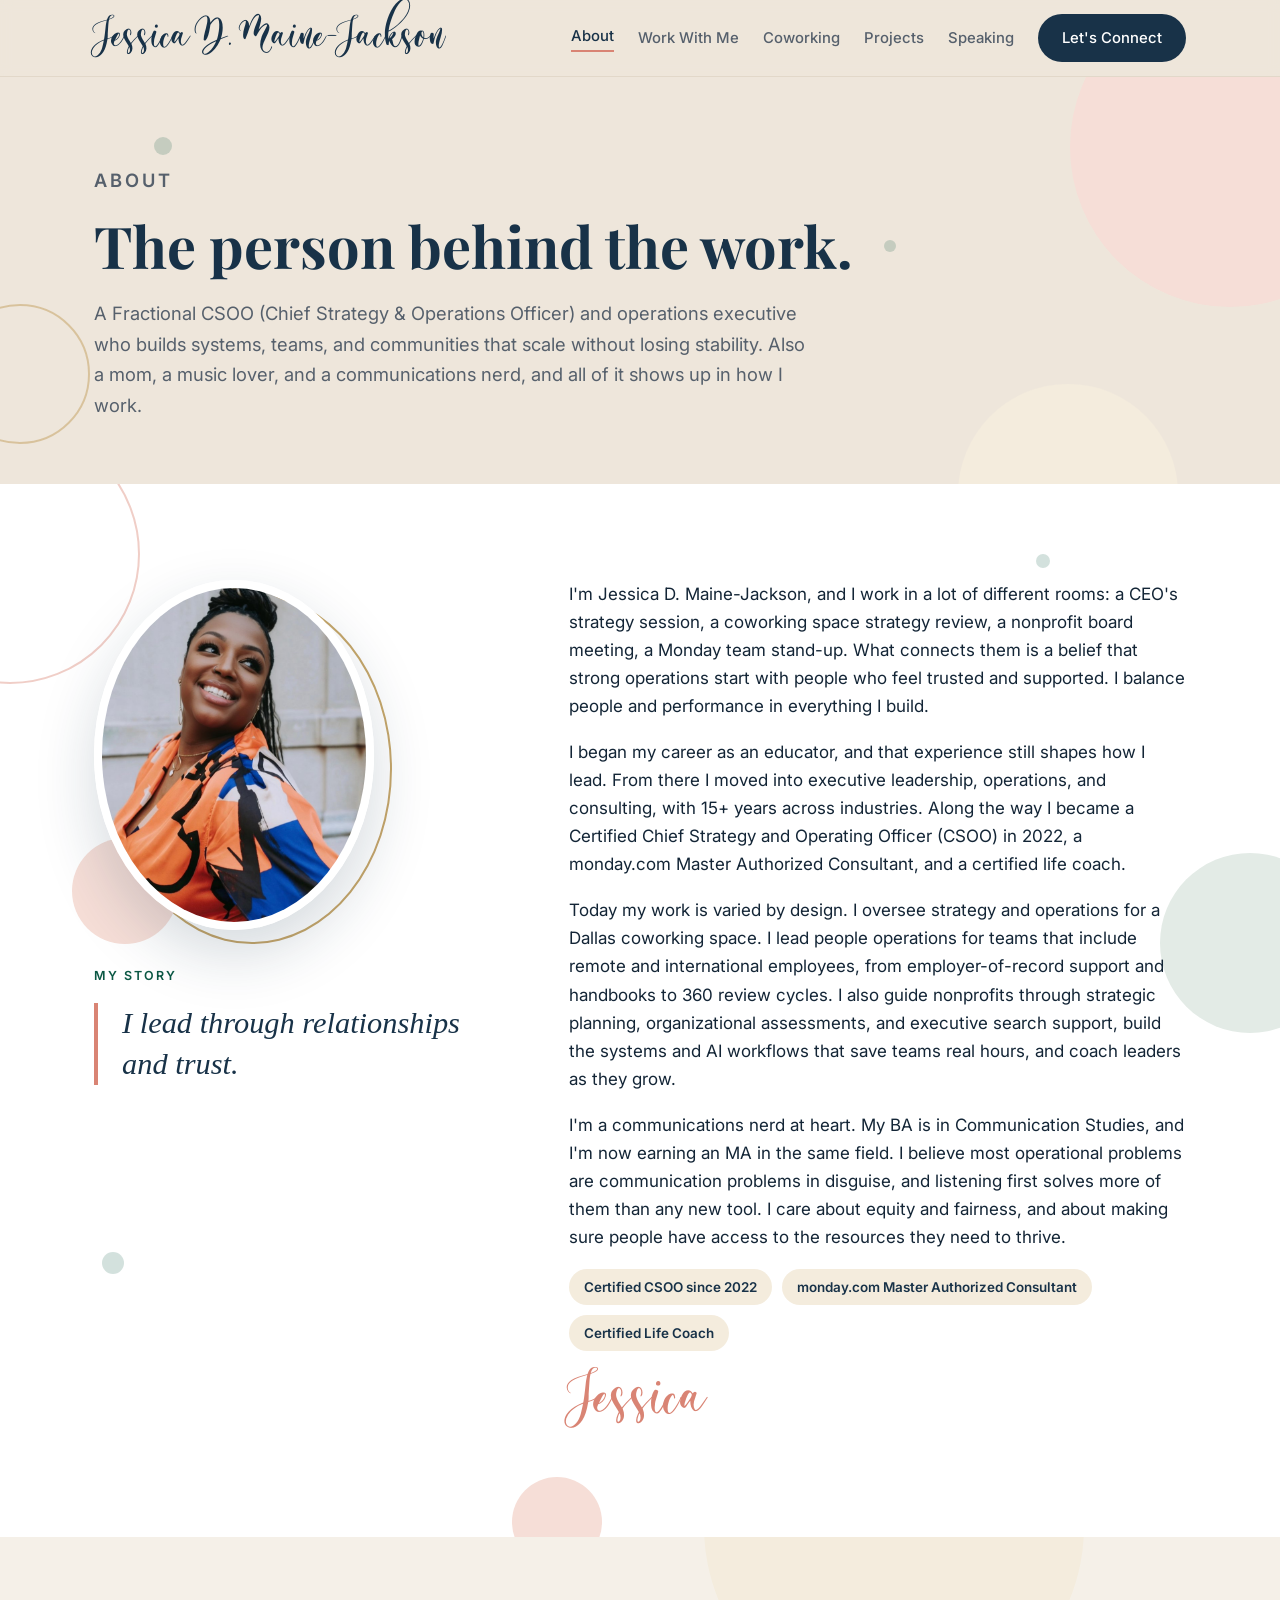
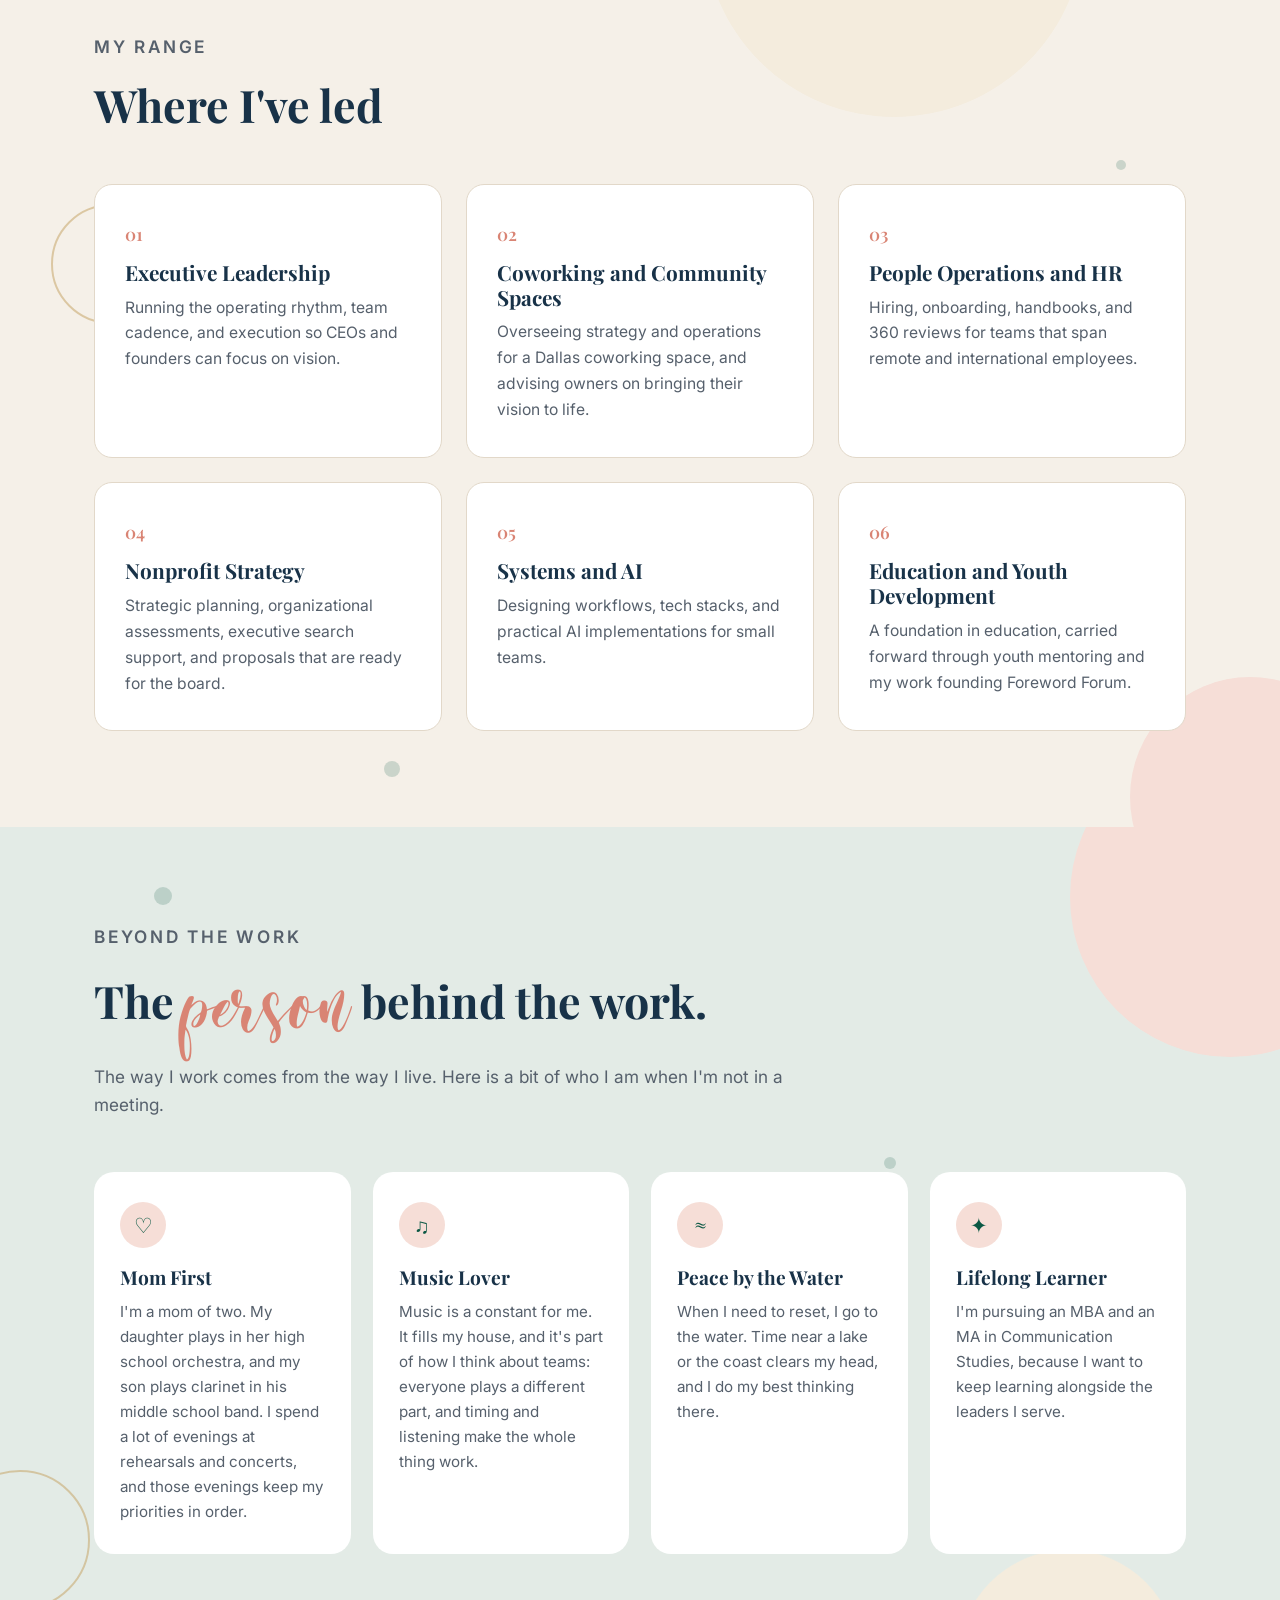
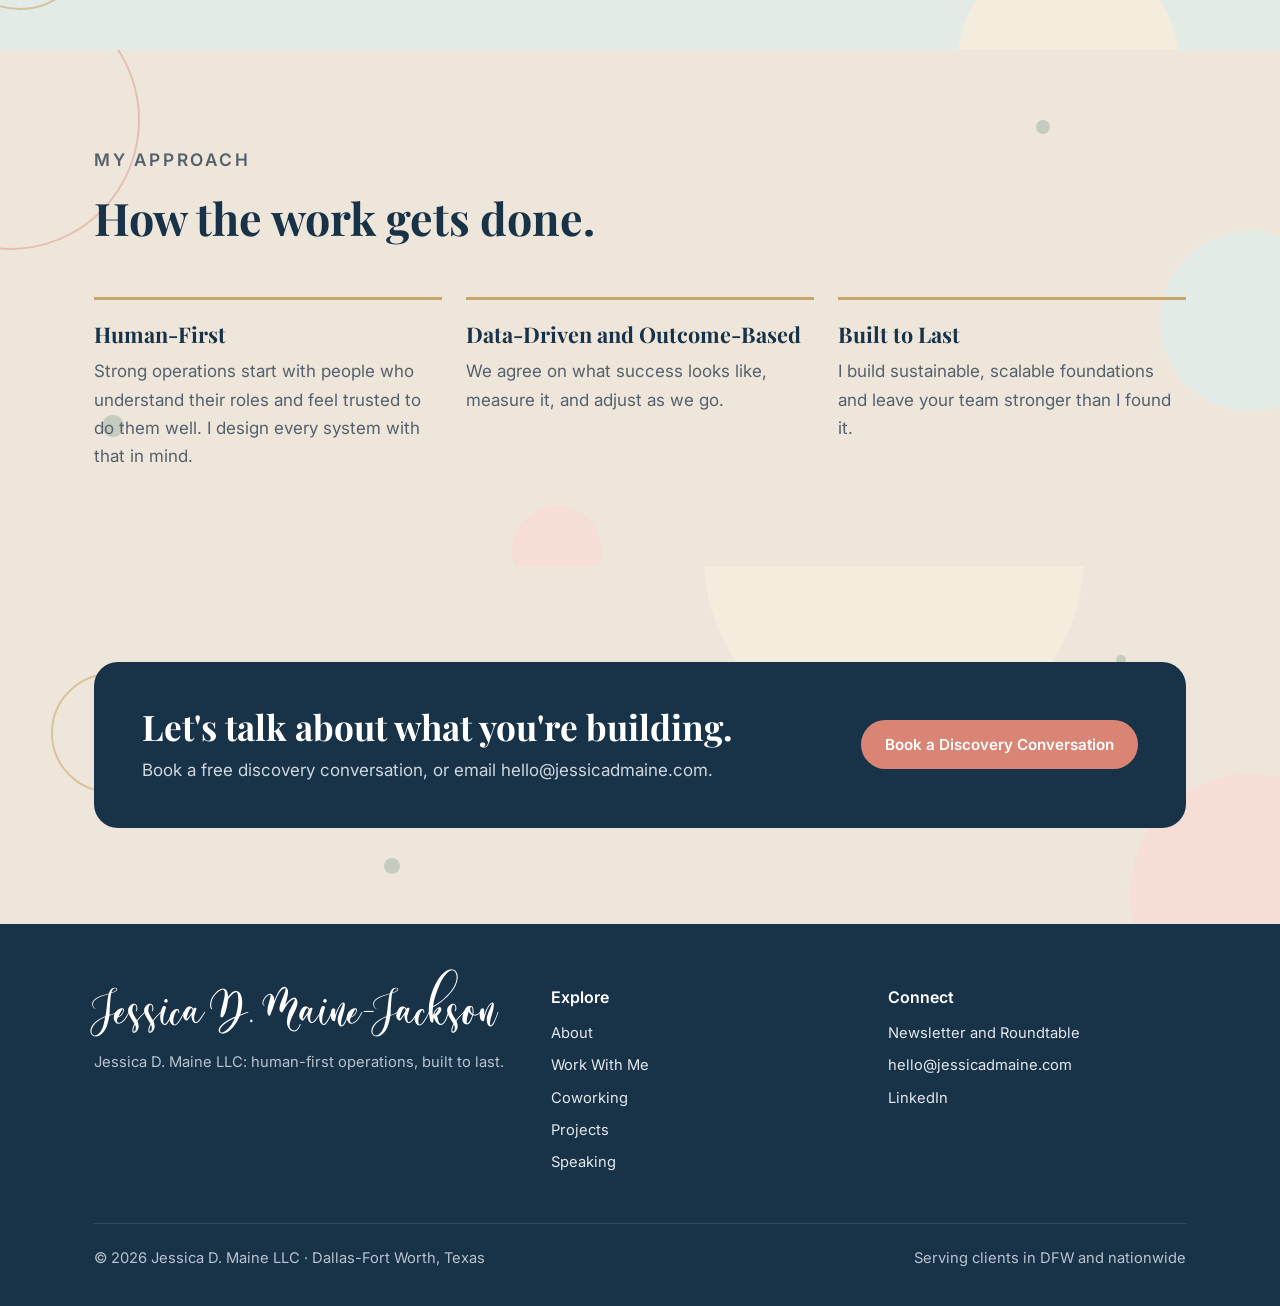
==== commit f8fcf367: "Correct coworking role: oversee strategy and operations, advise founders and space owners" ====
--- a/about.html
+++ b/about.html
@@ -49,9 +49,9 @@
         <p class="quote">I lead through relationships and trust.</p>
       </div>
       <div class="prose">
-        <p>I'm Jessica D. Maine-Jackson, and I work in a lot of different rooms: a CEO's strategy session, a front desk full of members, a nonprofit board meeting, a Monday team stand-up. What connects them is a belief that strong operations start with people who feel trusted and supported. I balance people and performance in everything I build.</p>
+        <p>I'm Jessica D. Maine-Jackson, and I work in a lot of different rooms: a CEO's strategy session, a coworking space strategy review, a nonprofit board meeting, a Monday team stand-up. What connects them is a belief that strong operations start with people who feel trusted and supported. I balance people and performance in everything I build.</p>
         <p>I began my career as an educator, and that experience still shapes how I lead. From there I moved into executive leadership, operations, and consulting, with 15+ years across industries. Along the way I became a Certified Chief Strategy and Operating Officer (CSOO) in 2022, a monday.com Master Authorized Consultant, and a certified life coach.</p>
-        <p>Today my work is varied by design. I run business operations for a Dallas coworking space day to day. I lead people operations for teams that include remote and international employees, from employer-of-record support and handbooks to 360 review cycles. I also guide nonprofits through strategic planning, organizational assessments, and executive search support, build the systems and AI workflows that save teams real hours, and coach leaders as they grow.</p>
+        <p>Today my work is varied by design. I oversee strategy and operations for a Dallas coworking space. I lead people operations for teams that include remote and international employees, from employer-of-record support and handbooks to 360 review cycles. I also guide nonprofits through strategic planning, organizational assessments, and executive search support, build the systems and AI workflows that save teams real hours, and coach leaders as they grow.</p>
         <p>I'm a communications nerd at heart. My BA is in Communication Studies, and I'm now earning an MA in the same field. I believe most operational problems are communication problems in disguise, and listening first solves more of them than any new tool. I care about equity and fairness, and about making sure people have access to the resources they need to thrive.</p>
         <div class="creds">
           <span>Certified CSOO since 2022</span>
@@ -72,7 +72,7 @@
       </div>
       <div class="grid-3">
         <div class="card"><div class="num">01</div><h3>Executive Leadership</h3><p>Running the operating rhythm, team cadence, and execution so CEOs and founders can focus on vision.</p></div>
-        <div class="card"><div class="num">02</div><h3>Coworking and Community Spaces</h3><p>Managing member experience, partnerships, events, facilities, and billing for a Dallas coworking space.</p></div>
+        <div class="card"><div class="num">02</div><h3>Coworking and Community Spaces</h3><p>Overseeing strategy and operations for a Dallas coworking space, and advising owners on bringing their vision to life.</p></div>
         <div class="card"><div class="num">03</div><h3>People Operations and HR</h3><p>Hiring, onboarding, handbooks, and 360 reviews for teams that span remote and international employees.</p></div>
         <div class="card"><div class="num">04</div><h3>Nonprofit Strategy</h3><p>Strategic planning, organizational assessments, executive search support, and proposals that are ready for the board.</p></div>
         <div class="card"><div class="num">05</div><h3>Systems and AI</h3><p>Designing workflows, tech stacks, and practical AI implementations for small teams.</p></div>
--- a/styles.css
+++ b/styles.css
@@ -240,3 +240,19 @@
 .bubbles.v3 i:nth-child(4){width:16px;height:16px;left:30%;bottom:50px}
 .bubbles.v3 i:nth-child(5){width:10px;height:10px;right:12%;top:25%}
 @media (max-width:640px){.bubbles i:nth-child(1){transform:scale(.6)}.bubbles i:nth-child(3){transform:scale(.6)}}
+
+/* Brand promise: People. Purpose. Progress. */
+.promise-lead{text-align:center;font-size:clamp(2.6rem,6vw,4.4rem);margin-bottom:22px}
+.promise-lead .script{font-size:1.15em;white-space:nowrap}
+.promise{font-family:Inter,system-ui,sans-serif;font-size:clamp(1.1rem,2vw,1.3rem);line-height:1.7;color:var(--muted);max-width:720px}
+.pillars{display:grid;grid-template-columns:repeat(3,1fr);gap:28px;max-width:900px;margin:44px auto 10px;justify-items:center}
+.pillar{text-align:center;background:var(--cream);border-radius:50%;aspect-ratio:1/1;width:100%;max-width:270px;margin:0 auto;display:flex;flex-direction:column;align-items:center;justify-content:center;padding:34px;box-shadow:0 14px 36px rgba(24,50,72,.07)}
+.pillar h3{font-size:1.4rem;margin-bottom:8px}
+.pillar:nth-child(1) h3{color:var(--coral)}
+.pillar:nth-child(2) h3{color:var(--emerald)}
+.pillar:nth-child(3) h3{color:#a7843f}
+.pillar p{color:var(--muted);font-size:.97rem}
+@media (max-width:760px){.pillars{grid-template-columns:1fr}.pillar{max-width:250px}}
+
+/* Keep script phrases together on one line */
+h1 .script,h2 .script{white-space:nowrap;display:inline-block}
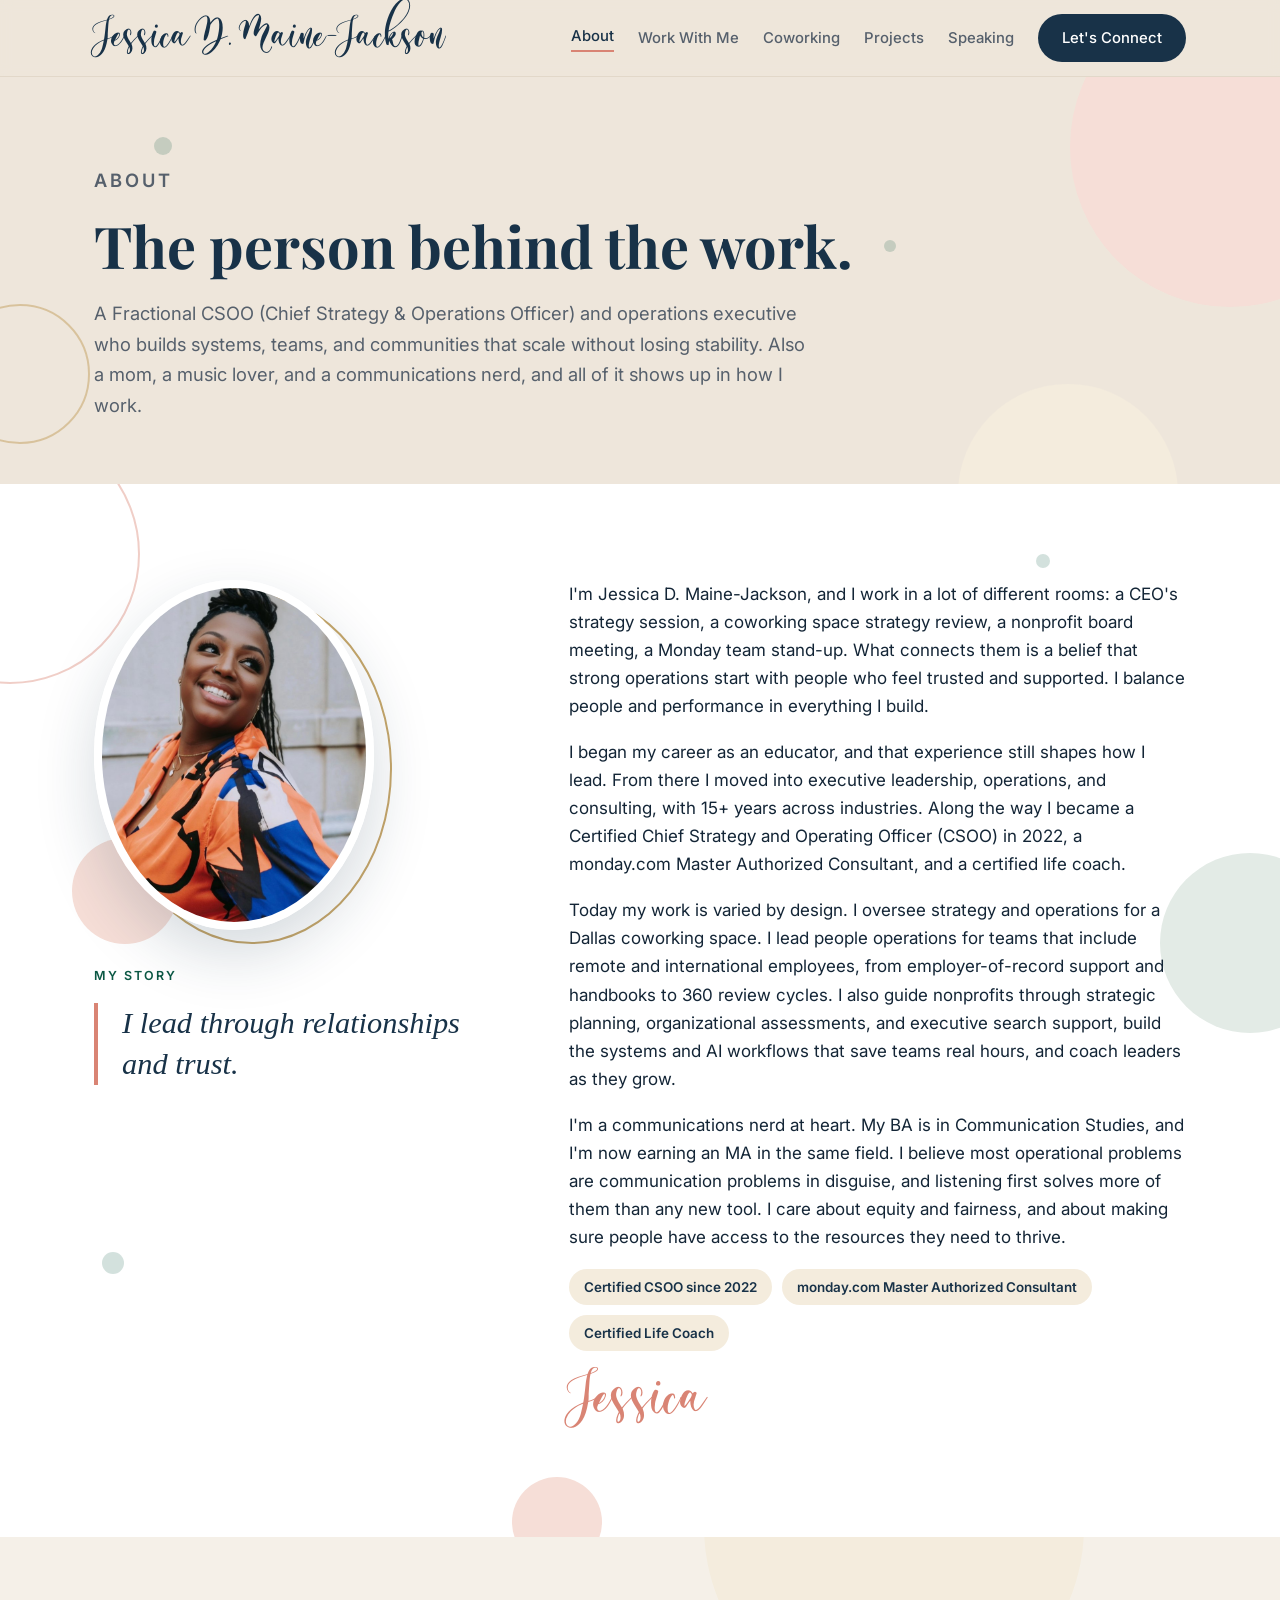
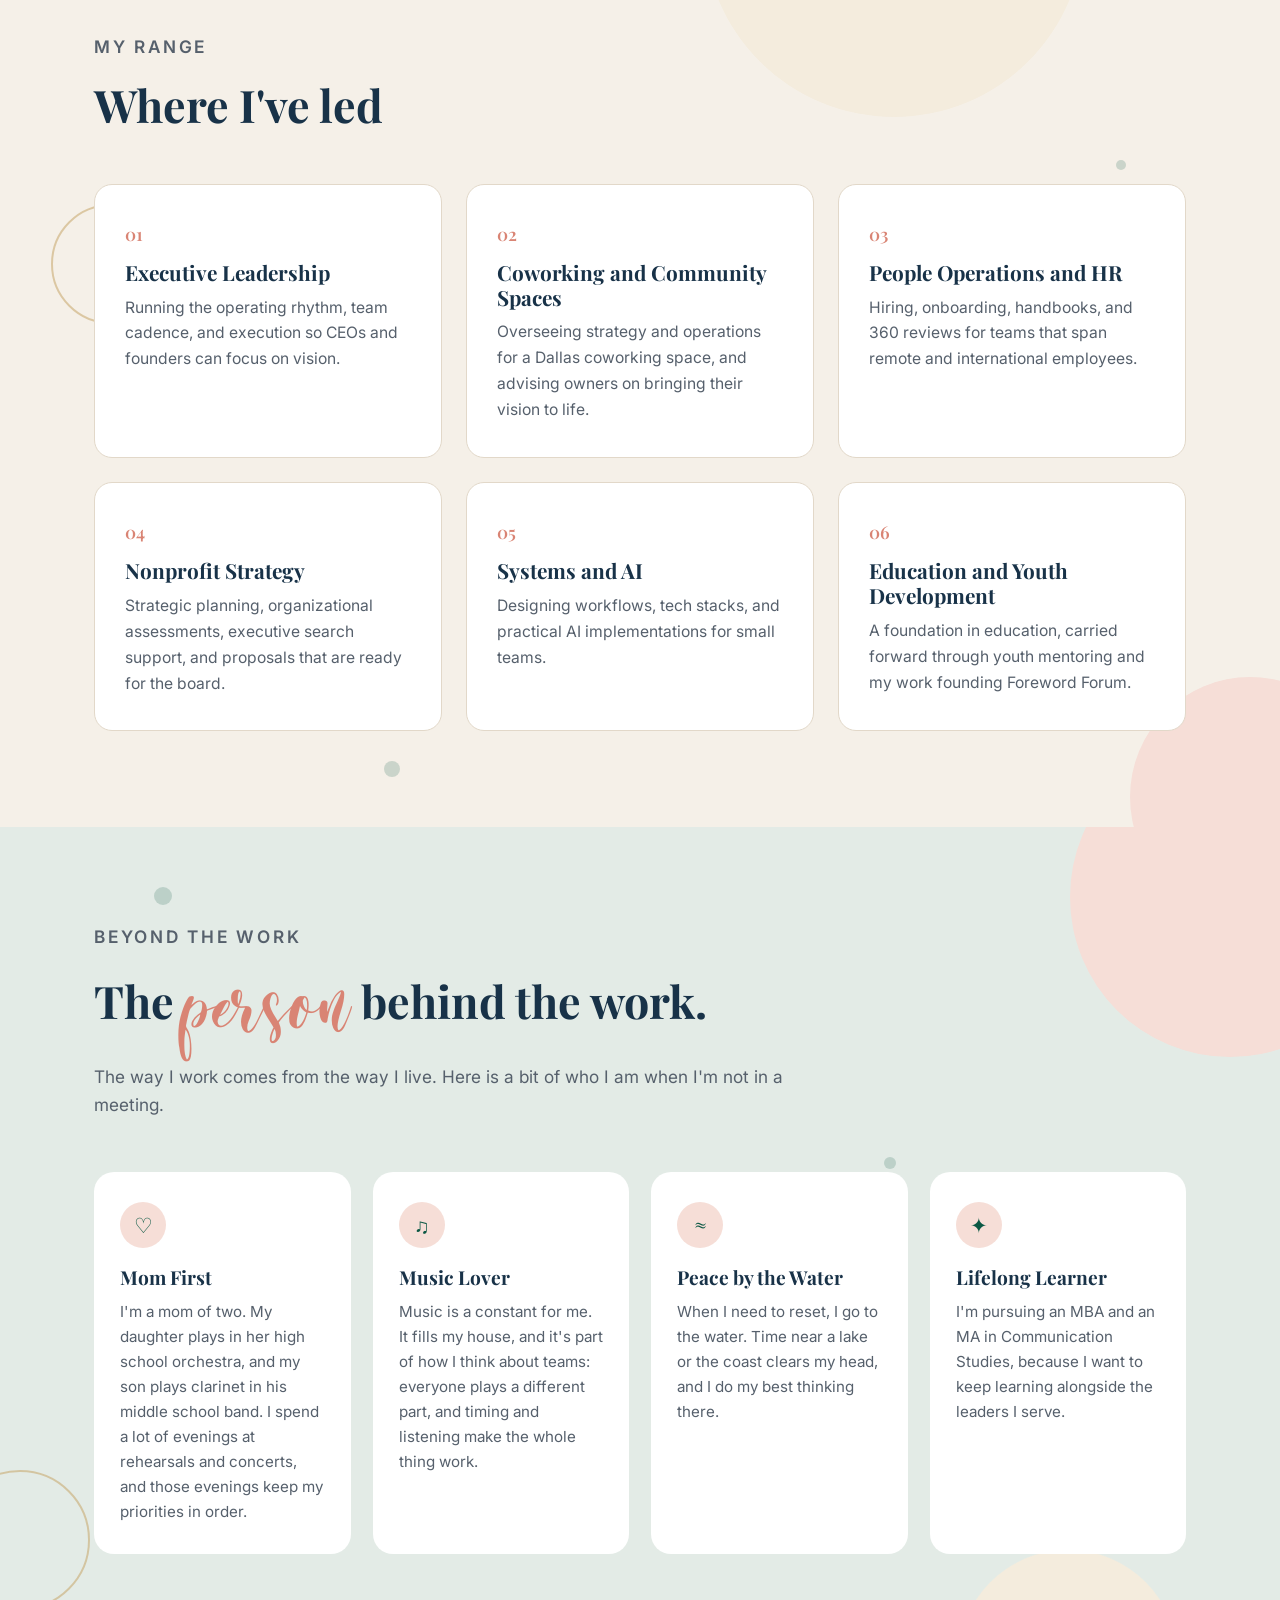
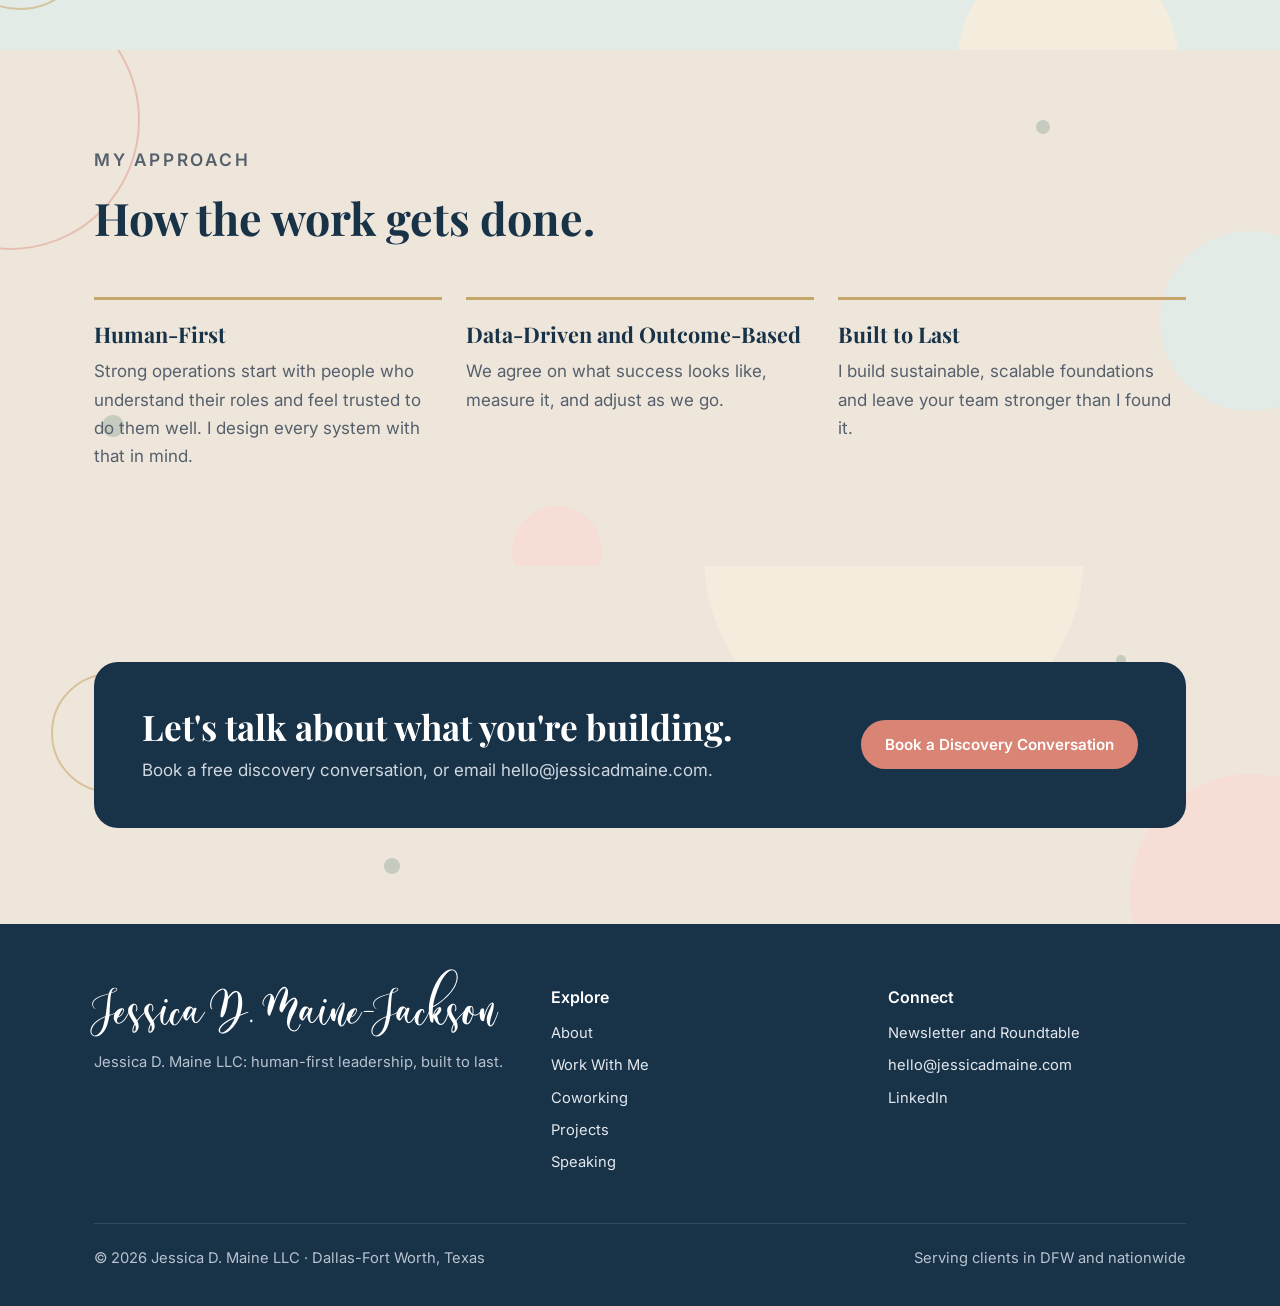
==== commit fd9d9446: "Rebrand headline, share title, and footer to Human-First Leadership" ====
--- a/about.html
+++ b/about.html
@@ -132,7 +132,7 @@
     <div class="foot-grid">
       <div>
         <a href="index.html" class="logo">Jessica D. Maine-Jackson</a>
-        <p style="margin-top:12px">Jessica D. Maine LLC: human-first operations, built to last.</p>
+        <p style="margin-top:12px">Jessica D. Maine LLC: human-first leadership, built to last.</p>
       </div>
       <div>
         <h4>Explore</h4>
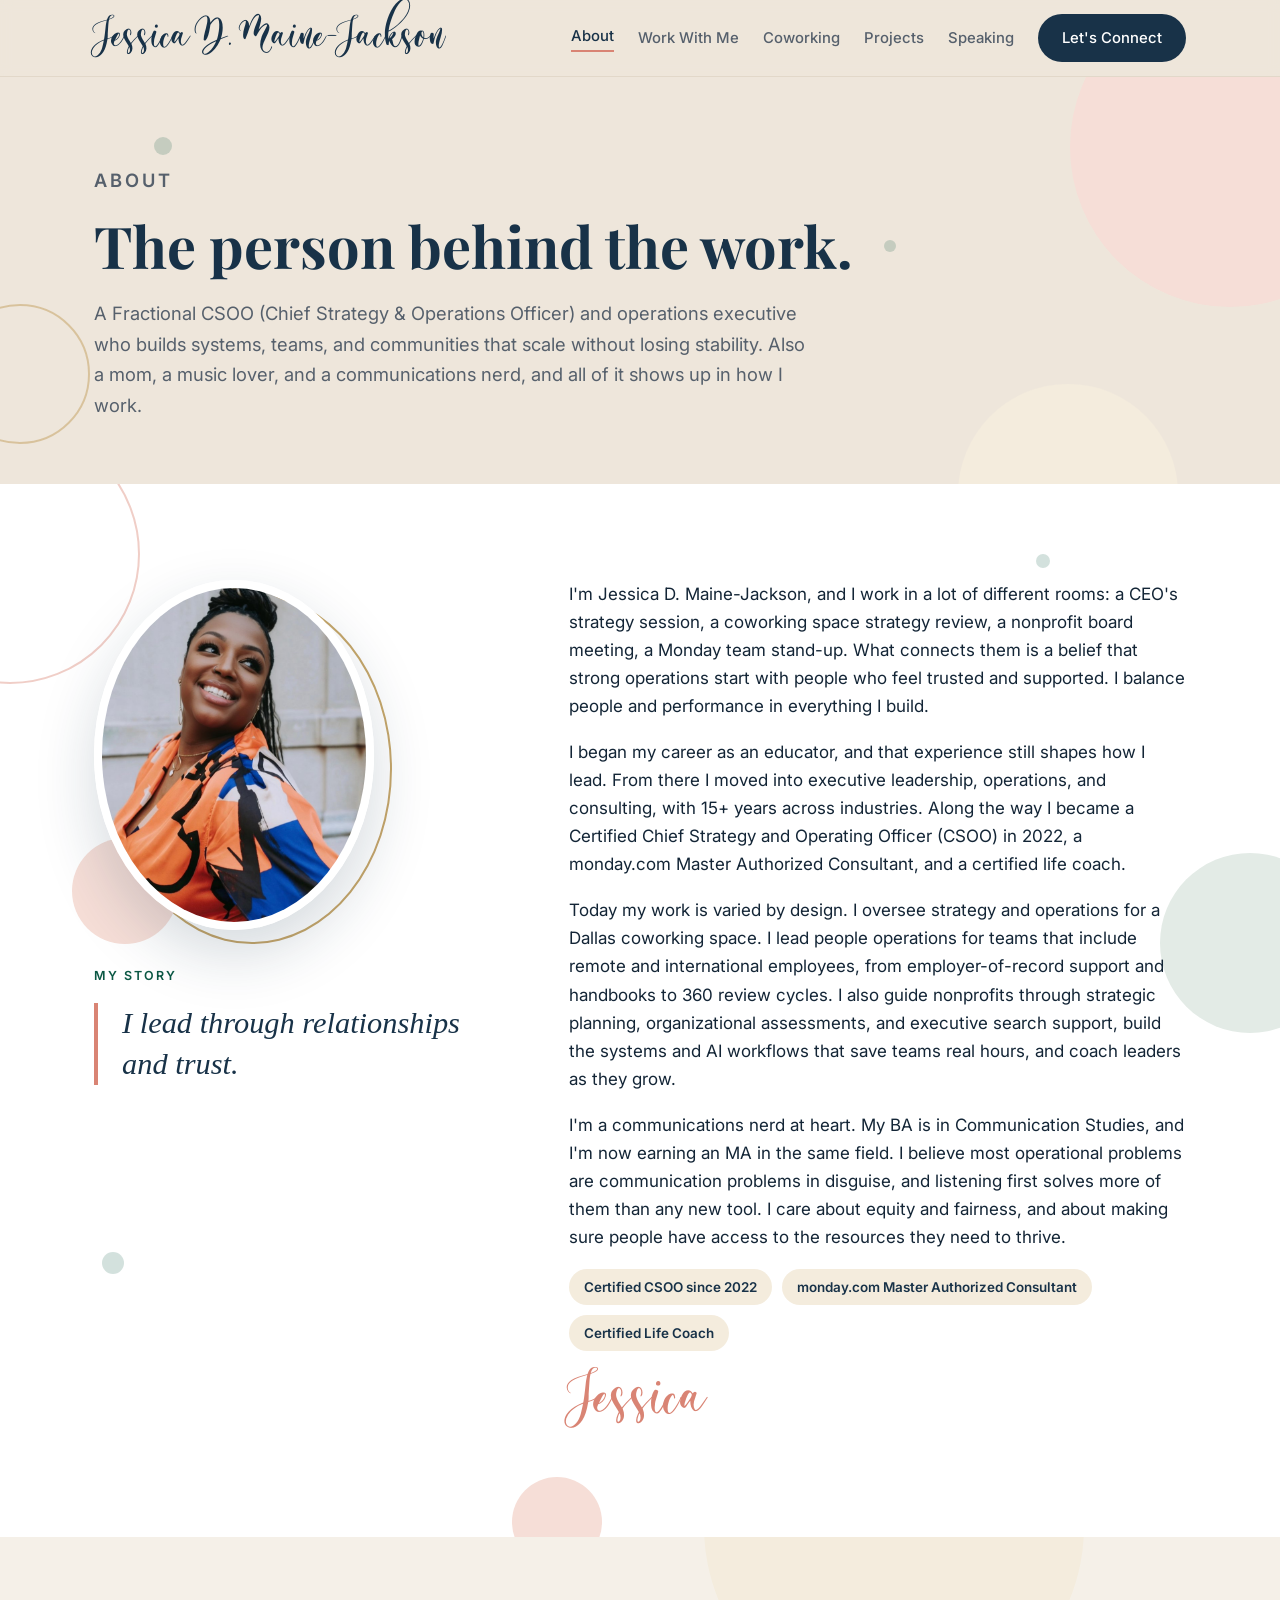
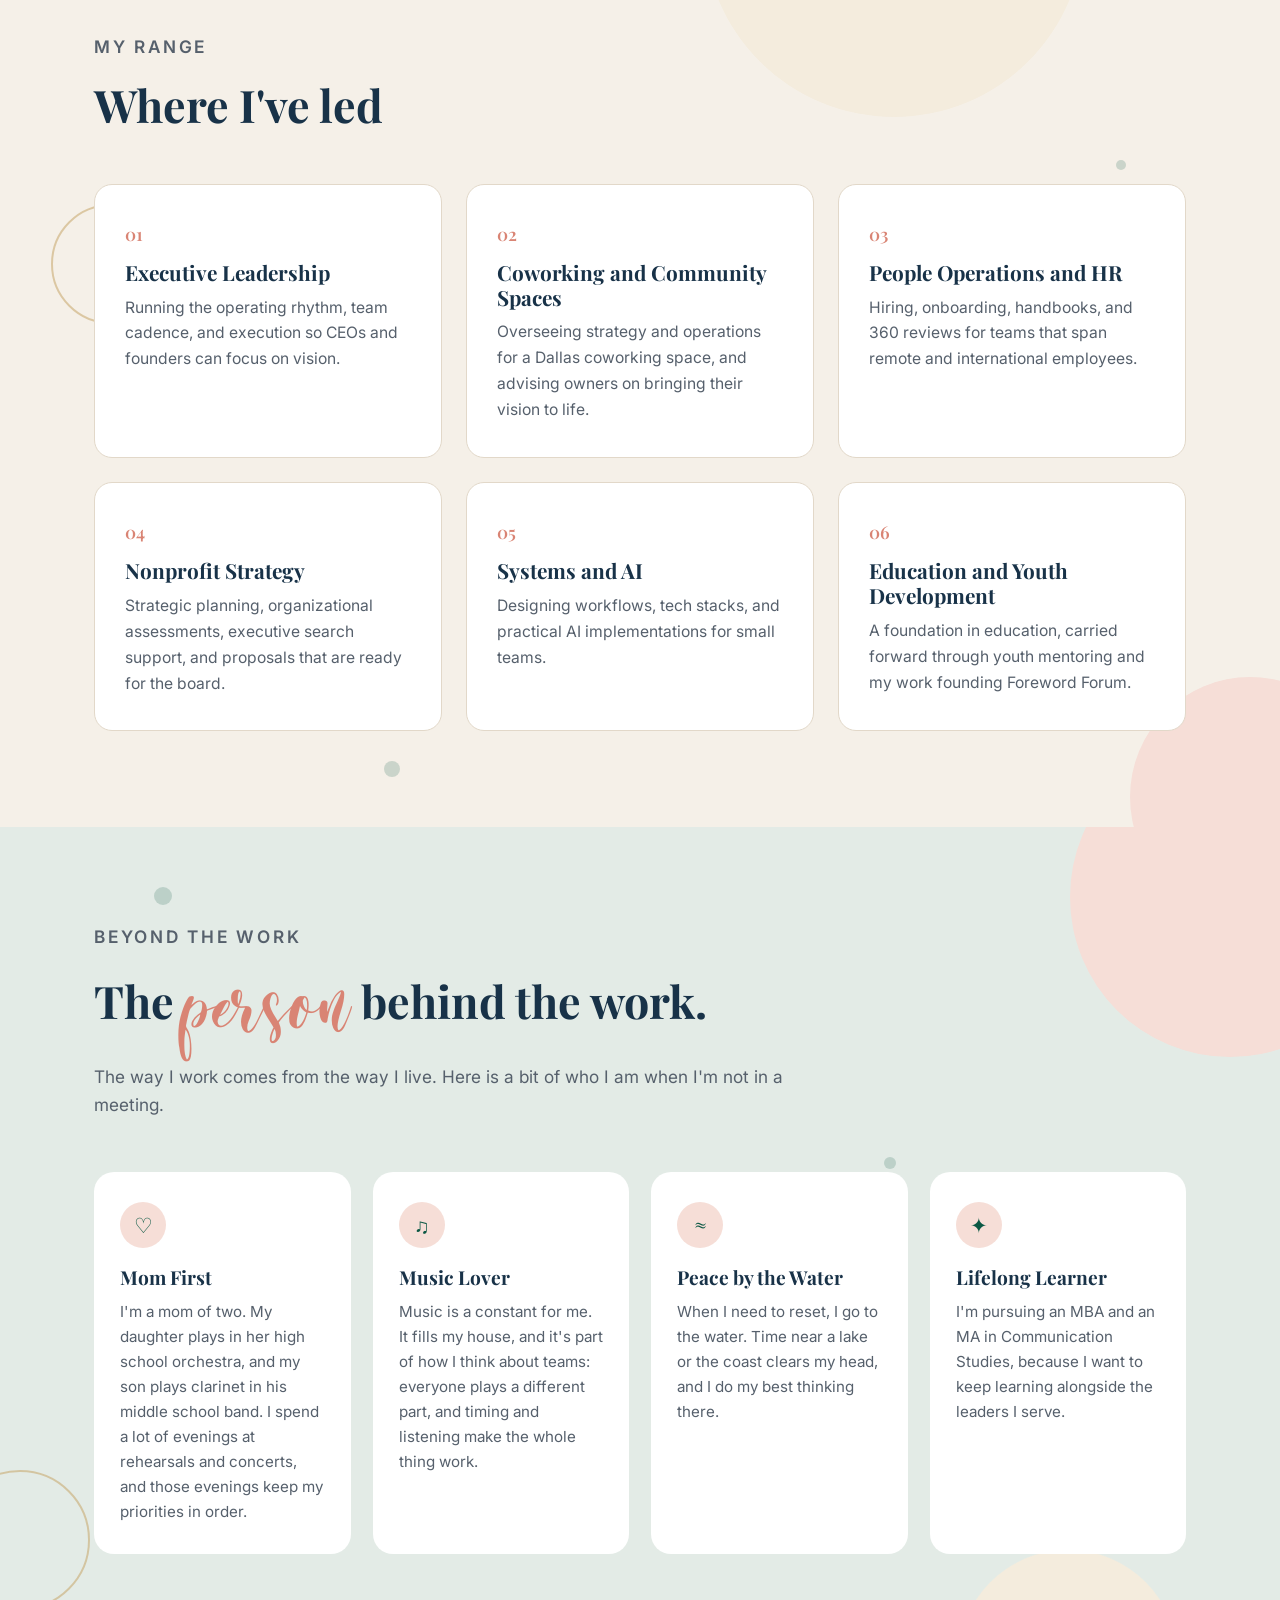
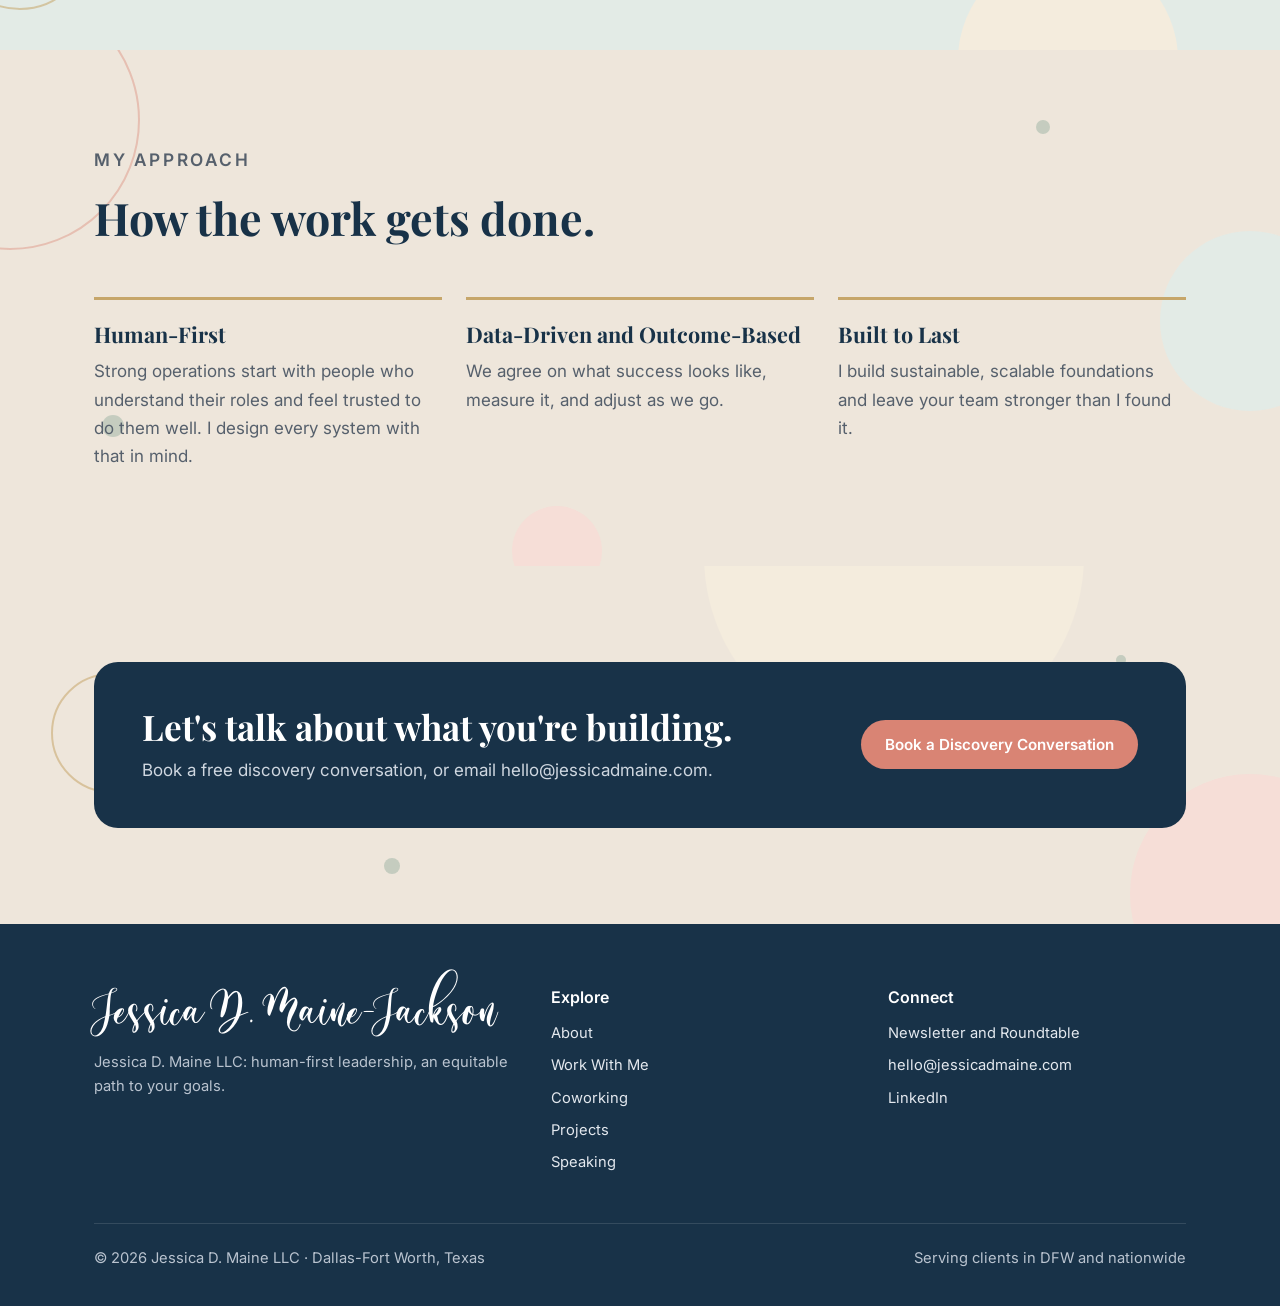
==== commit 615d4bad: "Hero tagline: Human-First Leadership. An Equitable Path to Your Goals." ====
--- a/about.html
+++ b/about.html
@@ -132,7 +132,7 @@
     <div class="foot-grid">
       <div>
         <a href="index.html" class="logo">Jessica D. Maine-Jackson</a>
-        <p style="margin-top:12px">Jessica D. Maine LLC: human-first leadership, built to last.</p>
+        <p style="margin-top:12px">Jessica D. Maine LLC: human-first leadership, an equitable path to your goals.</p>
       </div>
       <div>
         <h4>Explore</h4>
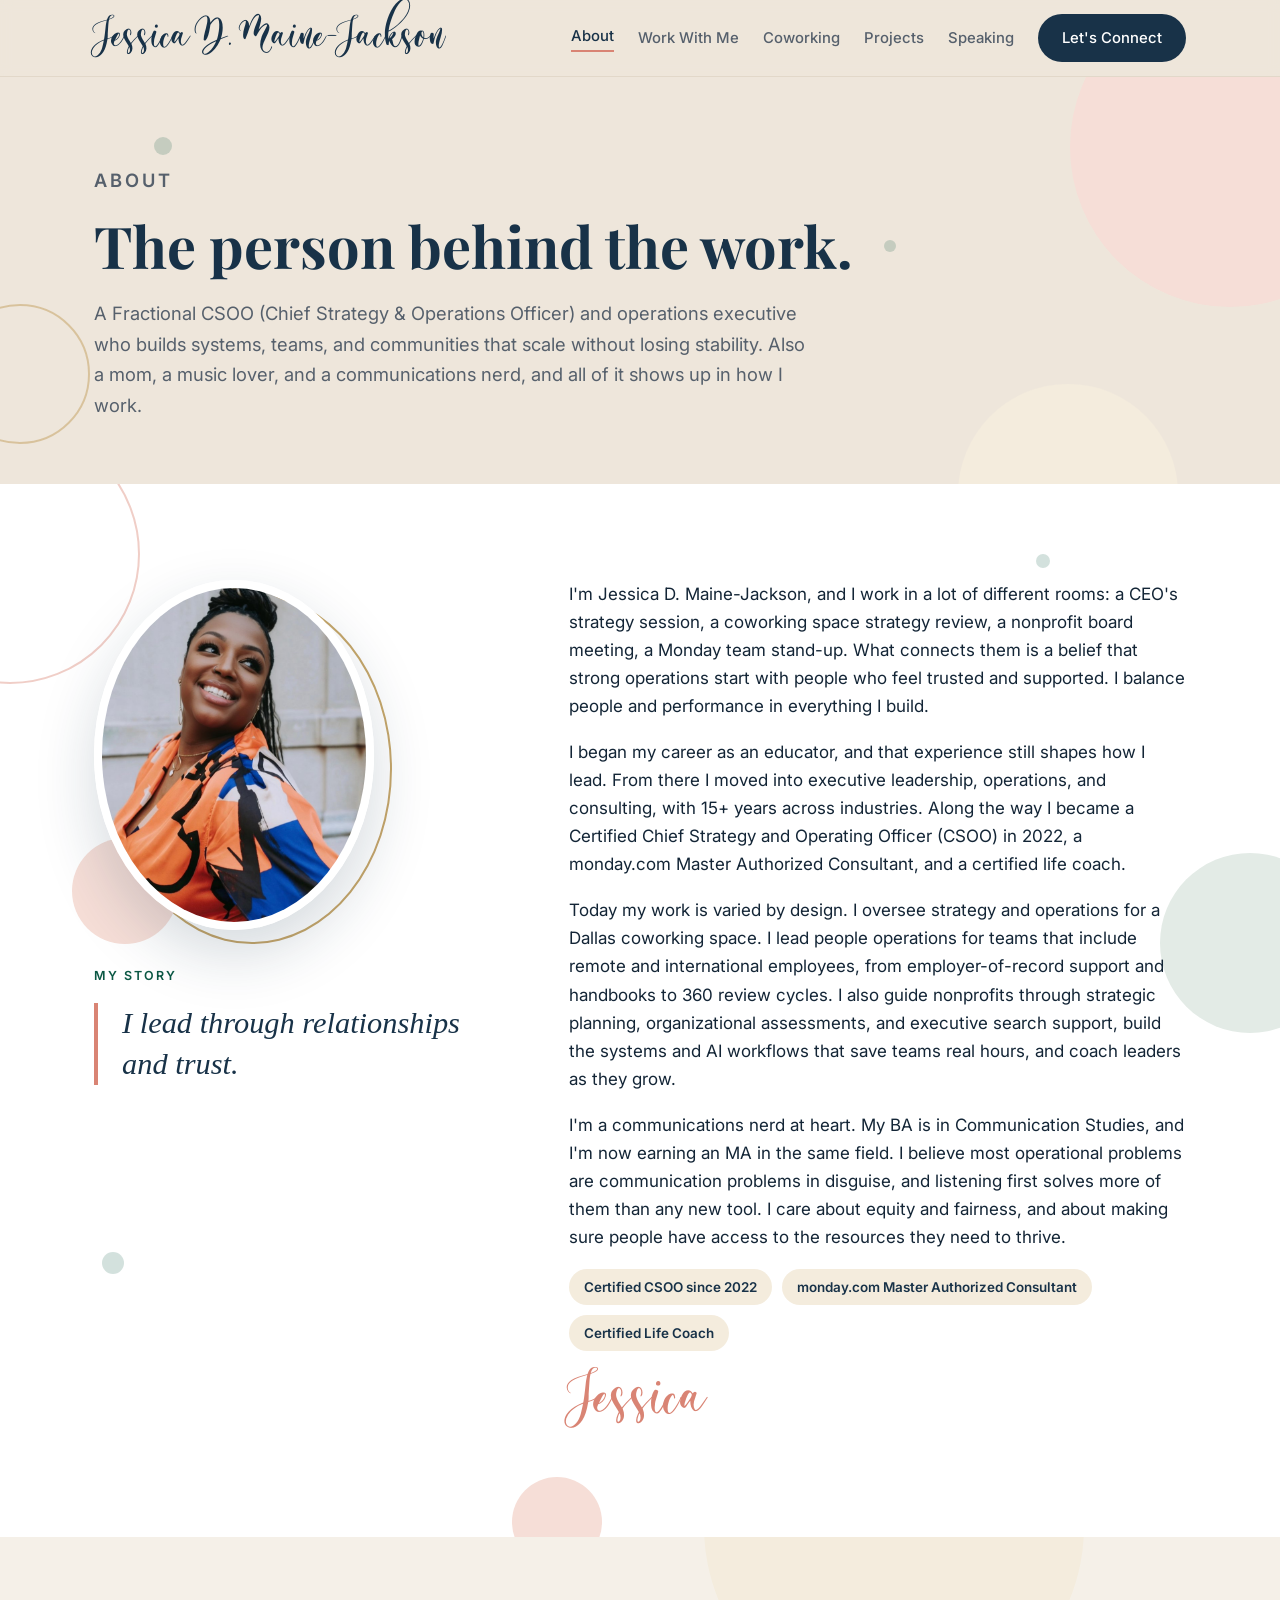
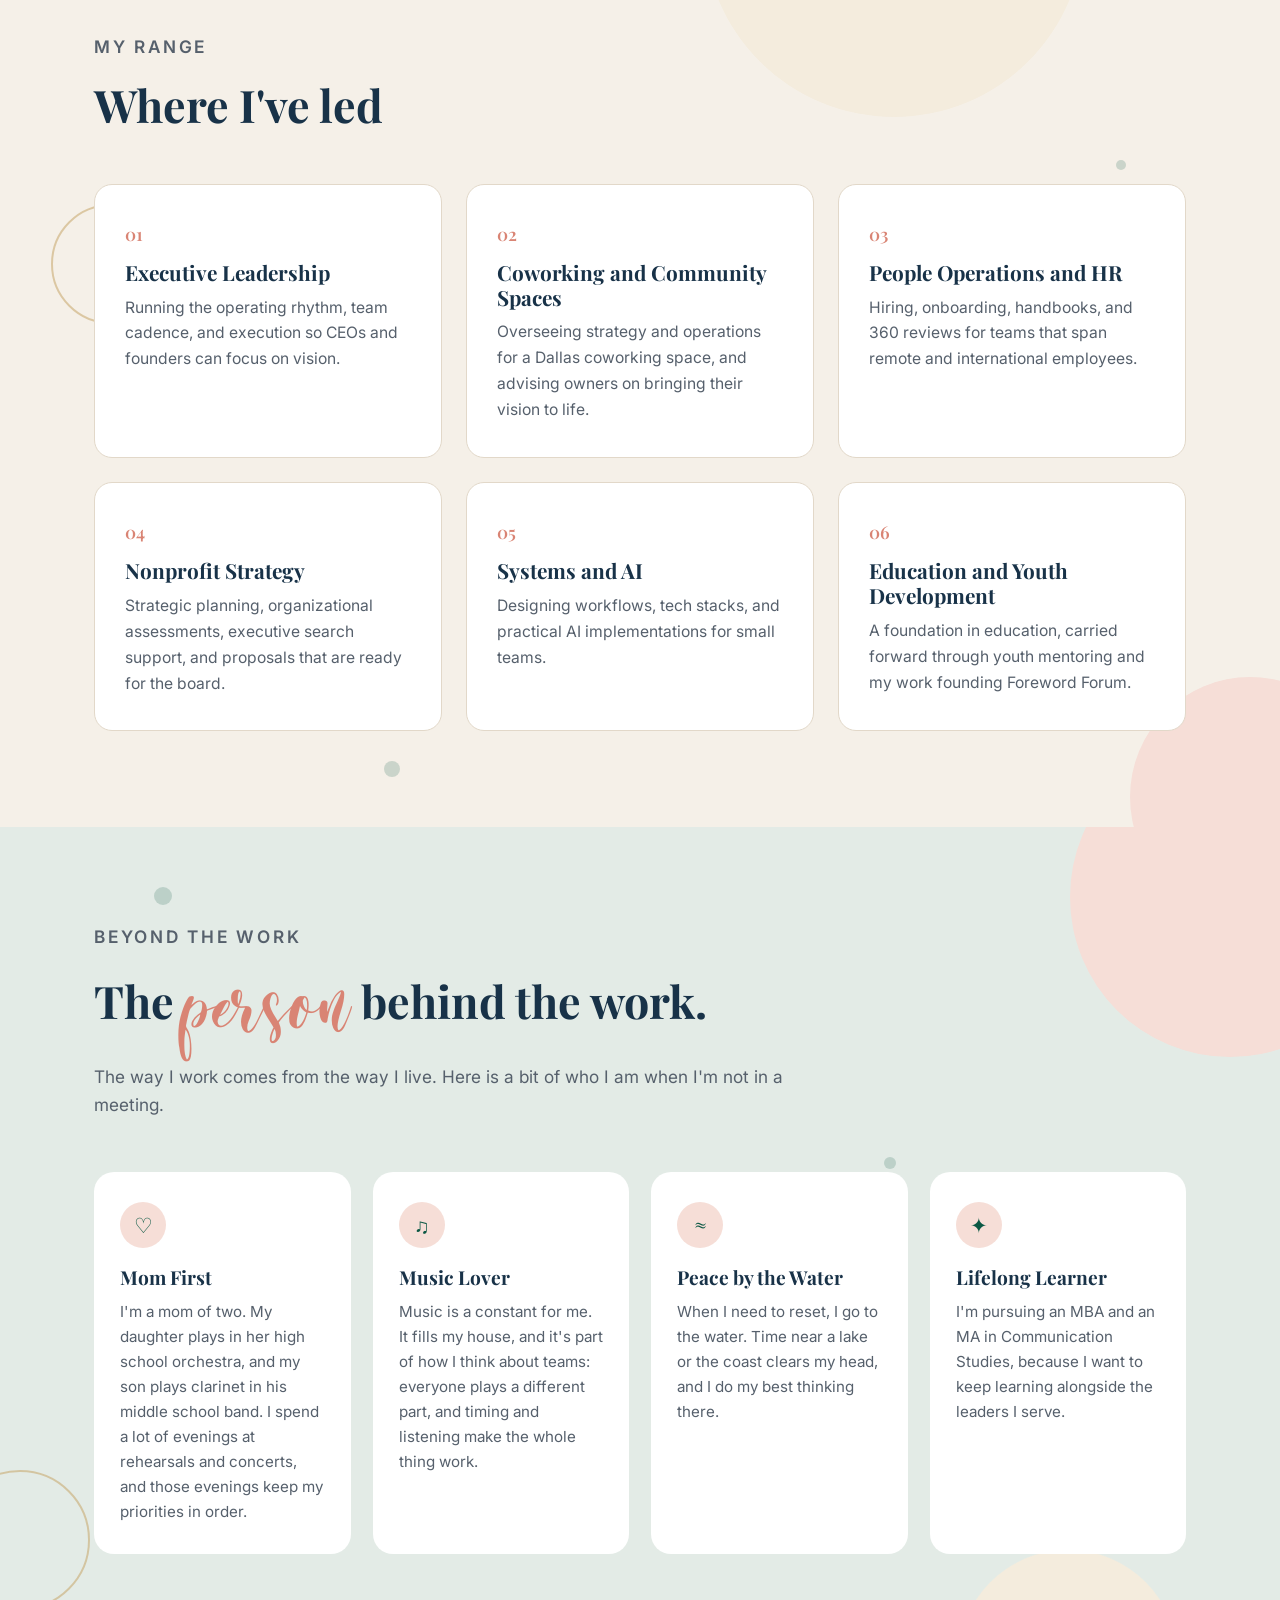
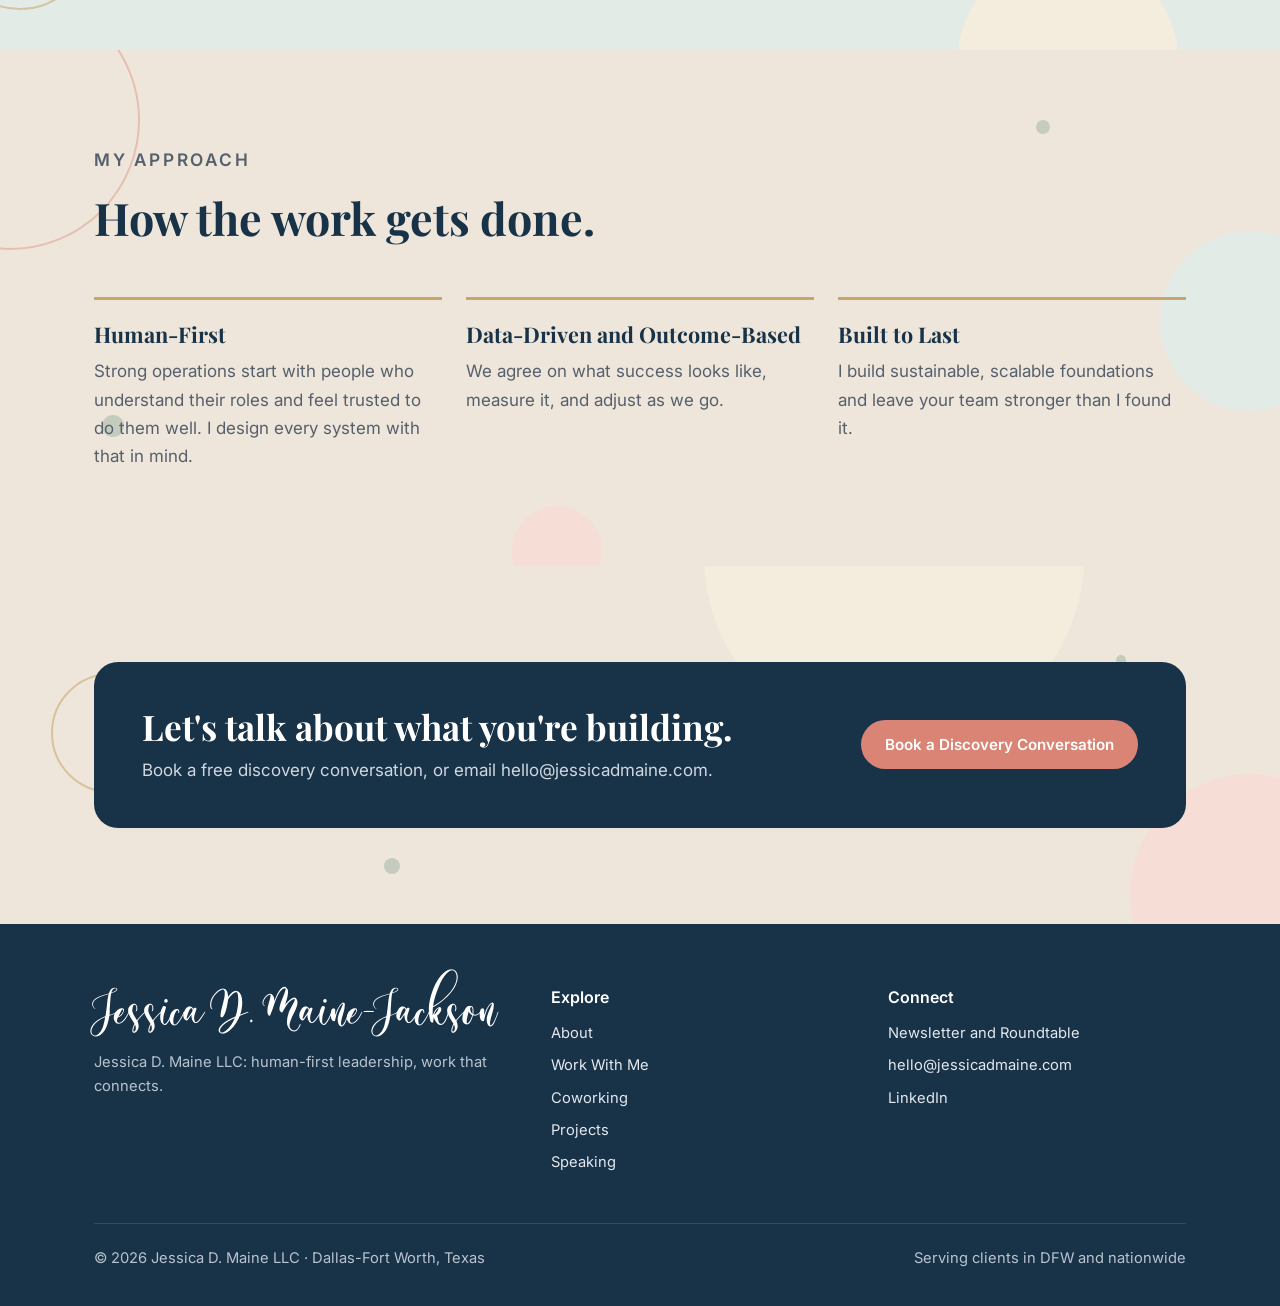
==== commit a850df20: "Hero: Human-First Leadership. Work That Connects. plus equity principle line" ====
--- a/about.html
+++ b/about.html
@@ -132,7 +132,7 @@
     <div class="foot-grid">
       <div>
         <a href="index.html" class="logo">Jessica D. Maine-Jackson</a>
-        <p style="margin-top:12px">Jessica D. Maine LLC: human-first leadership, an equitable path to your goals.</p>
+        <p style="margin-top:12px">Jessica D. Maine LLC: human-first leadership, work that connects.</p>
       </div>
       <div>
         <h4>Explore</h4>
--- a/styles.css
+++ b/styles.css
@@ -256,3 +256,6 @@
 
 /* Keep script phrases together on one line */
 h1 .script,h2 .script{white-space:nowrap;display:inline-block}
+
+/* Equity principle under hero headline */
+.principle{font-family:'Playfair Display',Georgia,serif;font-style:italic;font-size:clamp(1.15rem,2vw,1.35rem);line-height:1.55;color:var(--emerald);max-width:640px;margin:-6px 0 22px;padding-left:18px;border-left:3px solid var(--coral)}
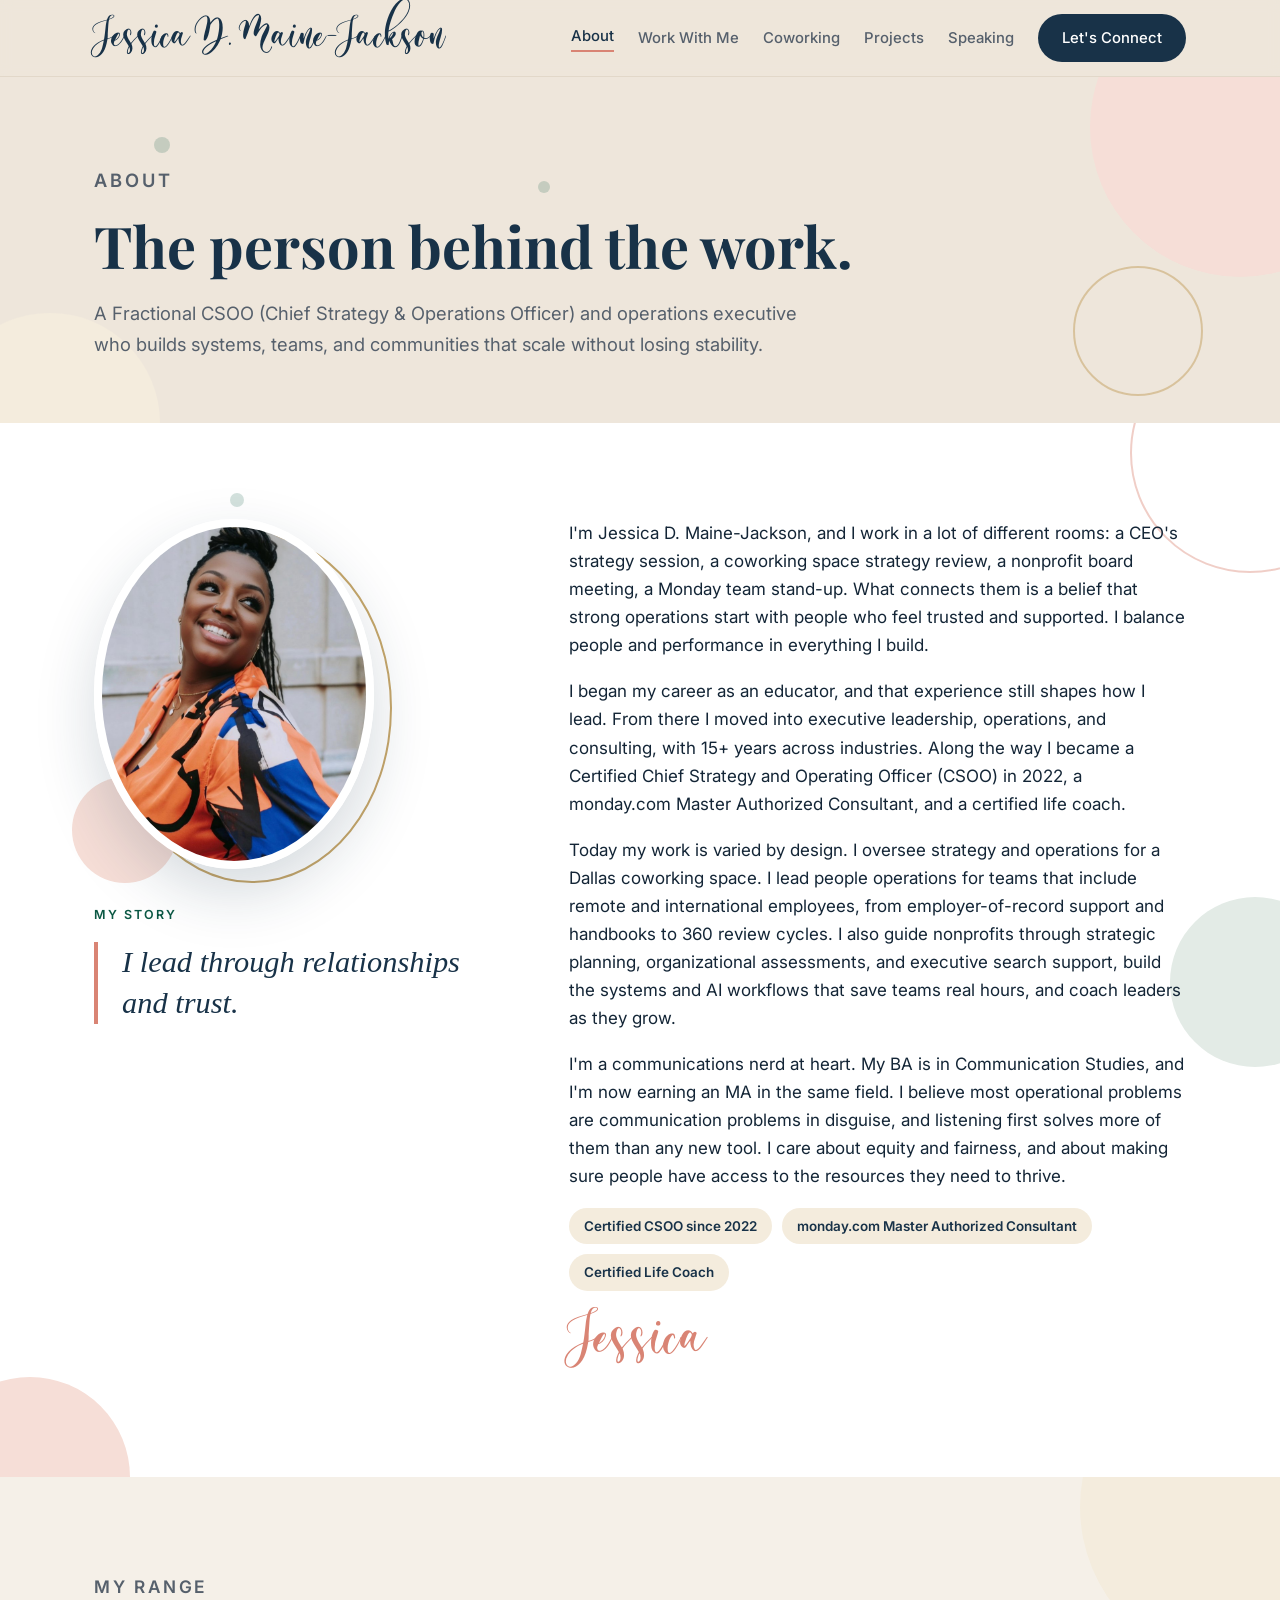
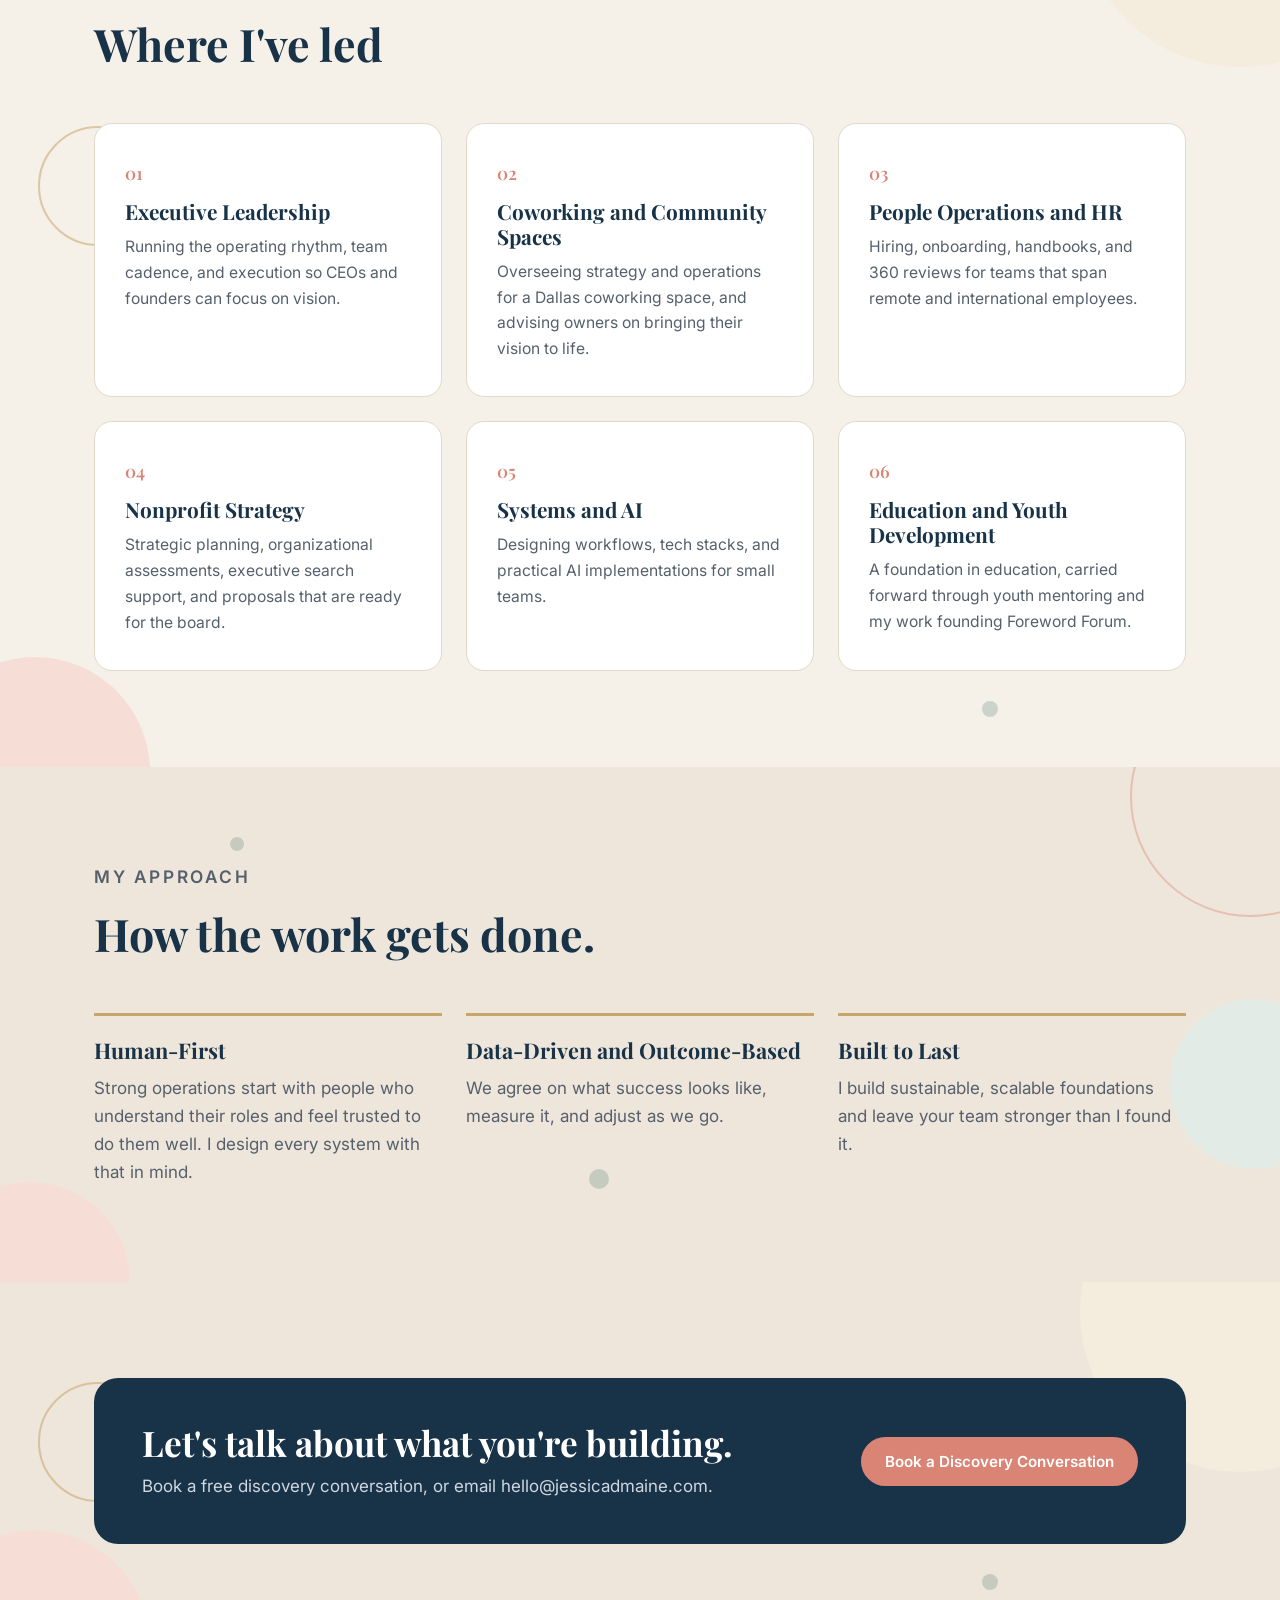
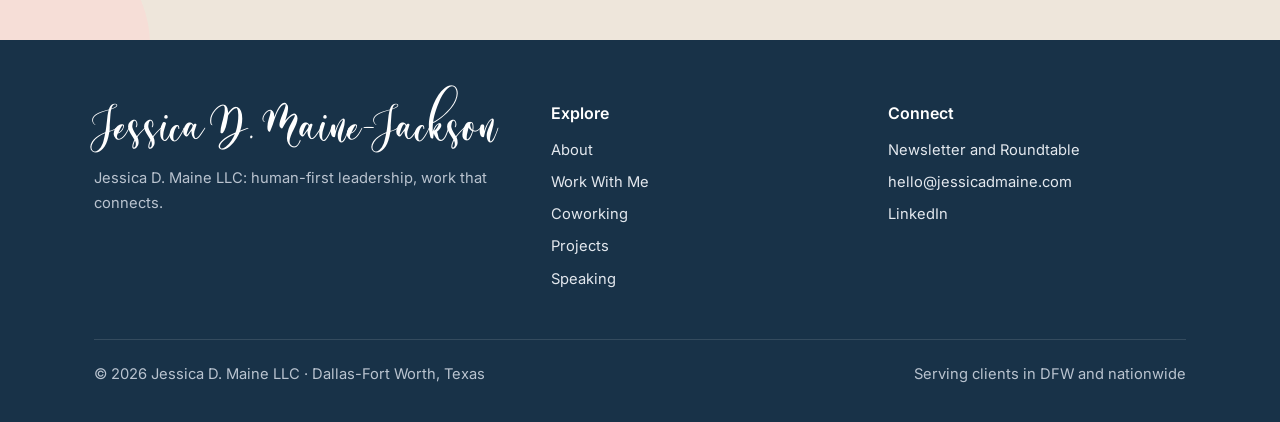
==== commit a8bf4abe: "Remove personal tags from home hero and Beyond the Work section from About" ====
--- a/about.html
+++ b/about.html
@@ -4,7 +4,7 @@
 <meta charset="UTF-8">
 <meta name="viewport" content="width=device-width, initial-scale=1.0">
 <title>About Jessica D. Maine-Jackson | Educator Turned Operator</title>
-<meta name="description" content="Jessica D. Maine-Jackson's story: educator turned operations executive, communications nerd, mom, and human-first leader.">
+<meta name="description" content="Jessica D. Maine-Jackson's story: educator turned operations executive, communications nerd, and human-first leader.">
 <link rel="preconnect" href="https://fonts.googleapis.com">
 <link rel="preconnect" href="https://fonts.gstatic.com" crossorigin>
 <link href="https://fonts.googleapis.com/css2?family=Playfair+Display:ital,wght@0,400;0,600;0,700;1,400&family=Inter:wght@400;500;600&display=swap" rel="stylesheet">
@@ -36,7 +36,7 @@
     <div class="wrap">
       <p class="eyebrow">About</p>
       <h1>The person behind the work.</h1>
-      <p>A Fractional CSOO (Chief Strategy &amp; Operations Officer) and operations executive who builds systems, teams, and communities that scale without losing stability. Also a mom, a music lover, and a communications nerd, and all of it shows up in how I work.</p>
+      <p>A Fractional CSOO (Chief Strategy &amp; Operations Officer) and operations executive who builds systems, teams, and communities that scale without losing stability.</p>
     </div>
   </section>
 
@@ -77,23 +77,6 @@
         <div class="card"><div class="num">04</div><h3>Nonprofit Strategy</h3><p>Strategic planning, organizational assessments, executive search support, and proposals that are ready for the board.</p></div>
         <div class="card"><div class="num">05</div><h3>Systems and AI</h3><p>Designing workflows, tech stacks, and practical AI implementations for small teams.</p></div>
         <div class="card"><div class="num">06</div><h3>Education and Youth Development</h3><p>A foundation in education, carried forward through youth mentoring and my work founding Foreword Forum.</p></div>
-      </div>
-    </div>
-  </section>
-
-  <section class="sage">
-    <div class="bubbles v1" aria-hidden="true"><i class="fill-coral"></i><i class="ring-gold"></i><i class="fill-gold"></i><i class="dot"></i><i class="dot"></i></div>
-    <div class="wrap">
-      <div class="section-head">
-        <p class="eyebrow">Beyond the Work</p>
-        <h2>The <span class="script" style="font-size:1.5em">person</span> behind the work.</h2>
-        <p>The way I work comes from the way I live. Here is a bit of who I am when I'm not in a meeting.</p>
-      </div>
-      <div class="grid-4">
-        <div class="human-card"><div class="icon">&#9825;</div><h3>Mom First</h3><p>I'm a mom of two. My daughter plays in her high school orchestra, and my son plays clarinet in his middle school band. I spend a lot of evenings at rehearsals and concerts, and those evenings keep my priorities in order.</p></div>
-        <div class="human-card"><div class="icon">&#9835;</div><h3>Music Lover</h3><p>Music is a constant for me. It fills my house, and it's part of how I think about teams: everyone plays a different part, and timing and listening make the whole thing work.</p></div>
-        <div class="human-card"><div class="icon">&#8776;</div><h3>Peace by the Water</h3><p>When I need to reset, I go to the water. Time near a lake or the coast clears my head, and I do my best thinking there.</p></div>
-        <div class="human-card"><div class="icon">&#10022;</div><h3>Lifelong Learner</h3><p>I'm pursuing an MBA and an MA in Communication Studies, because I want to keep learning alongside the leaders I serve.</p></div>
       </div>
     </div>
   </section>
--- a/styles.css
+++ b/styles.css
@@ -224,21 +224,23 @@
 .coral-bg .bubbles i.fill-coral{background:#f1cbc1}
 .dark .bubbles i.fill-coral,.dark .bubbles i.fill-gold,.dark .bubbles i.fill-sage{background:rgba(255,255,255,.06)}
 .dark .bubbles i.dot{background:var(--gold);opacity:.35}
-.bubbles.v1 i:nth-child(1){width:320px;height:320px;right:-110px;top:-90px}
-.bubbles.v1 i:nth-child(2){width:140px;height:140px;left:-50px;bottom:40px}
-.bubbles.v1 i:nth-child(3){width:220px;height:220px;right:8%;bottom:-120px}
-.bubbles.v1 i:nth-child(4){width:18px;height:18px;left:12%;top:60px}
-.bubbles.v1 i:nth-child(5){width:12px;height:12px;right:30%;top:40%}
-.bubbles.v2 i:nth-child(1){width:260px;height:260px;left:-120px;top:-60px}
-.bubbles.v2 i:nth-child(2){width:180px;height:180px;right:-60px;top:35%}
-.bubbles.v2 i:nth-child(3){width:90px;height:90px;left:40%;bottom:-30px}
-.bubbles.v2 i:nth-child(4){width:14px;height:14px;right:18%;top:70px}
-.bubbles.v2 i:nth-child(5){width:22px;height:22px;left:8%;bottom:25%}
-.bubbles.v3 i:nth-child(1){width:380px;height:380px;left:55%;top:-200px}
-.bubbles.v3 i:nth-child(2){width:120px;height:120px;left:4%;top:30%}
-.bubbles.v3 i:nth-child(3){width:240px;height:240px;right:-90px;bottom:-90px}
-.bubbles.v3 i:nth-child(4){width:16px;height:16px;left:30%;bottom:50px}
-.bubbles.v3 i:nth-child(5){width:10px;height:10px;right:12%;top:25%}
+/* Layout rule: top-edge circles sit on the RIGHT, bottom-edge circles sit on the LEFT,
+   so circles in neighboring sections never meet; same-color shapes in a section are kept apart. */
+.bubbles.v1 i:nth-child(1){width:300px;height:300px;right:-110px;top:-100px}
+.bubbles.v1 i:nth-child(2){width:130px;height:130px;right:6%;bottom:8%}
+.bubbles.v1 i:nth-child(3){width:220px;height:220px;left:-60px;bottom:-110px}
+.bubbles.v1 i:nth-child(4){width:16px;height:16px;left:12%;top:60px}
+.bubbles.v1 i:nth-child(5){width:12px;height:12px;left:42%;top:30%}
+.bubbles.v2 i:nth-child(1){width:240px;height:240px;right:-90px;top:-90px}
+.bubbles.v2 i:nth-child(2){width:170px;height:170px;right:-60px;top:45%}
+.bubbles.v2 i:nth-child(3){width:200px;height:200px;left:-70px;bottom:-100px}
+.bubbles.v2 i:nth-child(4){width:14px;height:14px;left:18%;top:70px}
+.bubbles.v2 i:nth-child(5){width:20px;height:20px;left:46%;bottom:18%}
+.bubbles.v3 i:nth-child(1){width:320px;height:320px;right:-120px;top:-130px}
+.bubbles.v3 i:nth-child(2){width:120px;height:120px;left:3%;top:28%}
+.bubbles.v3 i:nth-child(3){width:230px;height:230px;left:-80px;bottom:-120px}
+.bubbles.v3 i:nth-child(4){width:16px;height:16px;right:22%;bottom:50px}
+.bubbles.v3 i:nth-child(5){width:10px;height:10px;right:12%;top:40%}
 @media (max-width:640px){.bubbles i:nth-child(1){transform:scale(.6)}.bubbles i:nth-child(3){transform:scale(.6)}}
 
 /* Brand promise: People. Purpose. Progress. */
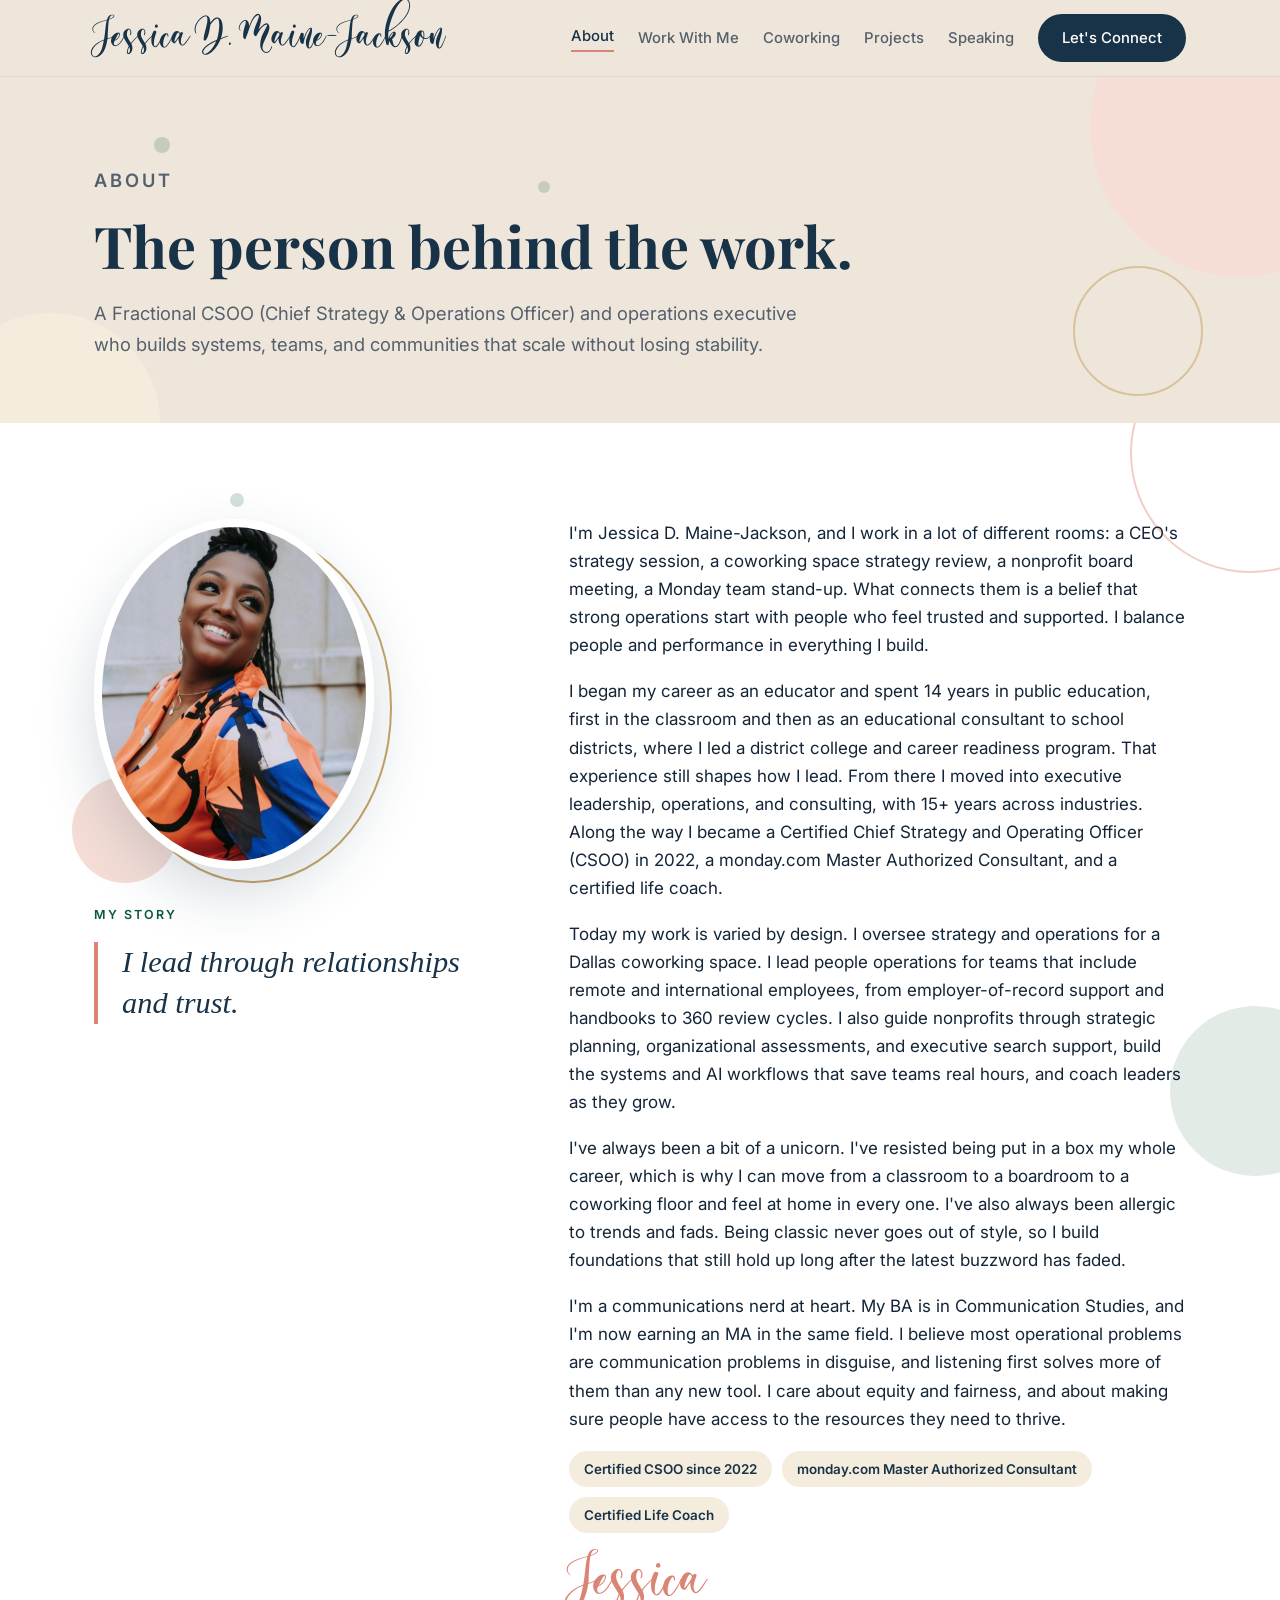
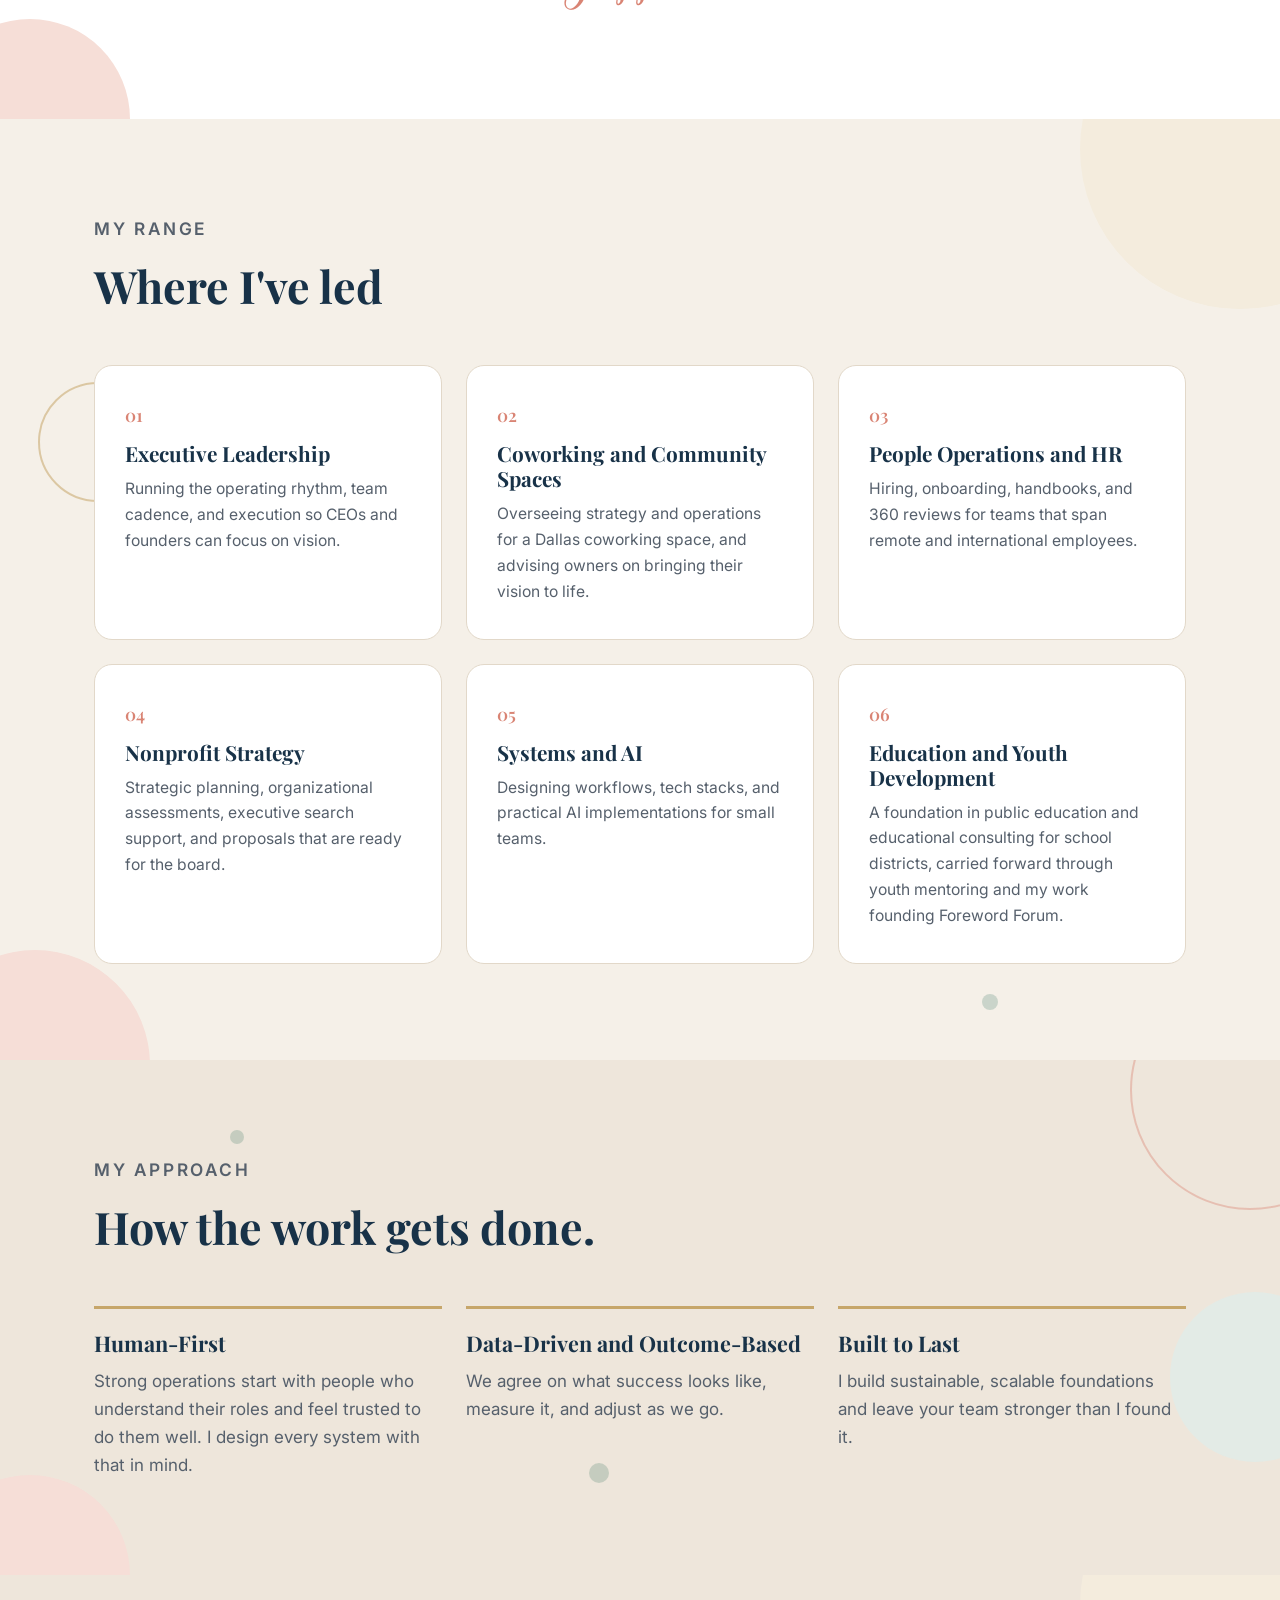
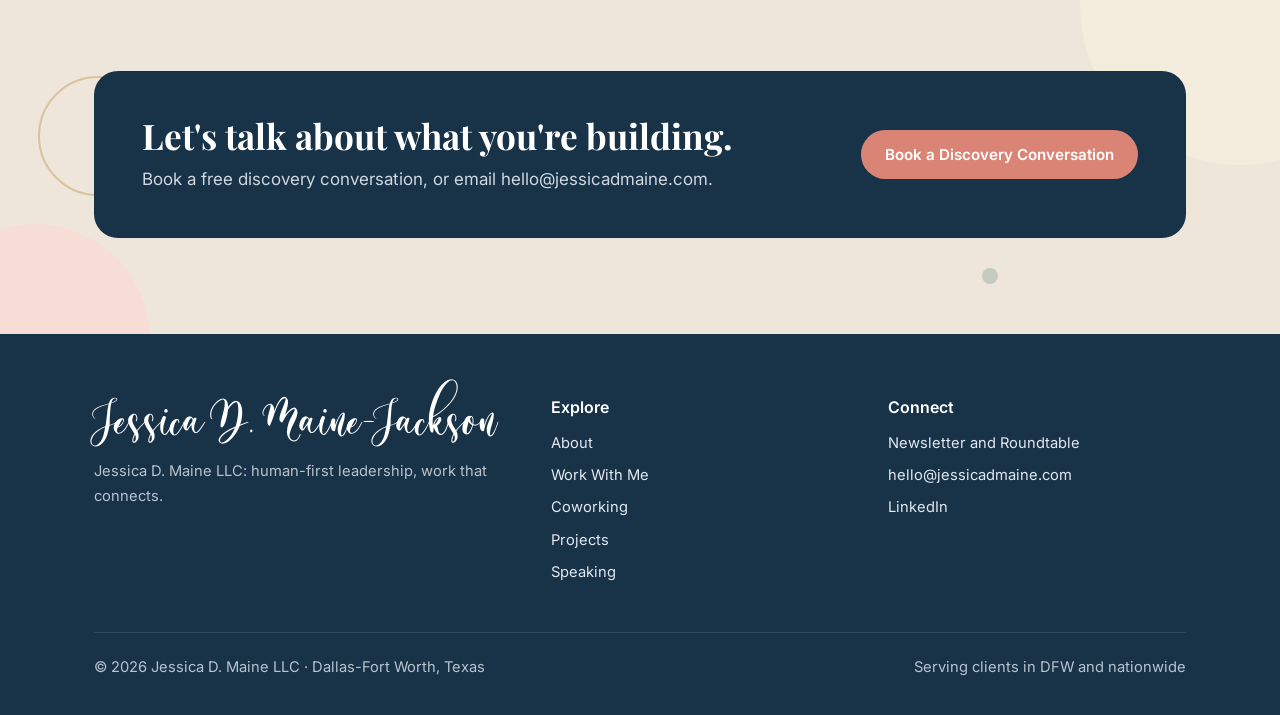
==== commit 6f01c4fd: "About: add educational consulting background and unicorn/classic paragraph" ====
--- a/about.html
+++ b/about.html
@@ -50,8 +50,9 @@
       </div>
       <div class="prose">
         <p>I'm Jessica D. Maine-Jackson, and I work in a lot of different rooms: a CEO's strategy session, a coworking space strategy review, a nonprofit board meeting, a Monday team stand-up. What connects them is a belief that strong operations start with people who feel trusted and supported. I balance people and performance in everything I build.</p>
-        <p>I began my career as an educator, and that experience still shapes how I lead. From there I moved into executive leadership, operations, and consulting, with 15+ years across industries. Along the way I became a Certified Chief Strategy and Operating Officer (CSOO) in 2022, a monday.com Master Authorized Consultant, and a certified life coach.</p>
+        <p>I began my career as an educator and spent 14 years in public education, first in the classroom and then as an educational consultant to school districts, where I led a district college and career readiness program. That experience still shapes how I lead. From there I moved into executive leadership, operations, and consulting, with 15+ years across industries. Along the way I became a Certified Chief Strategy and Operating Officer (CSOO) in 2022, a monday.com Master Authorized Consultant, and a certified life coach.</p>
         <p>Today my work is varied by design. I oversee strategy and operations for a Dallas coworking space. I lead people operations for teams that include remote and international employees, from employer-of-record support and handbooks to 360 review cycles. I also guide nonprofits through strategic planning, organizational assessments, and executive search support, build the systems and AI workflows that save teams real hours, and coach leaders as they grow.</p>
+        <p>I've always been a bit of a unicorn. I've resisted being put in a box my whole career, which is why I can move from a classroom to a boardroom to a coworking floor and feel at home in every one. I've also always been allergic to trends and fads. Being classic never goes out of style, so I build foundations that still hold up long after the latest buzzword has faded.</p>
         <p>I'm a communications nerd at heart. My BA is in Communication Studies, and I'm now earning an MA in the same field. I believe most operational problems are communication problems in disguise, and listening first solves more of them than any new tool. I care about equity and fairness, and about making sure people have access to the resources they need to thrive.</p>
         <div class="creds">
           <span>Certified CSOO since 2022</span>
@@ -76,7 +77,7 @@
         <div class="card"><div class="num">03</div><h3>People Operations and HR</h3><p>Hiring, onboarding, handbooks, and 360 reviews for teams that span remote and international employees.</p></div>
         <div class="card"><div class="num">04</div><h3>Nonprofit Strategy</h3><p>Strategic planning, organizational assessments, executive search support, and proposals that are ready for the board.</p></div>
         <div class="card"><div class="num">05</div><h3>Systems and AI</h3><p>Designing workflows, tech stacks, and practical AI implementations for small teams.</p></div>
-        <div class="card"><div class="num">06</div><h3>Education and Youth Development</h3><p>A foundation in education, carried forward through youth mentoring and my work founding Foreword Forum.</p></div>
+        <div class="card"><div class="num">06</div><h3>Education and Youth Development</h3><p>A foundation in public education and educational consulting for school districts, carried forward through youth mentoring and my work founding Foreword Forum.</p></div>
       </div>
     </div>
   </section>
